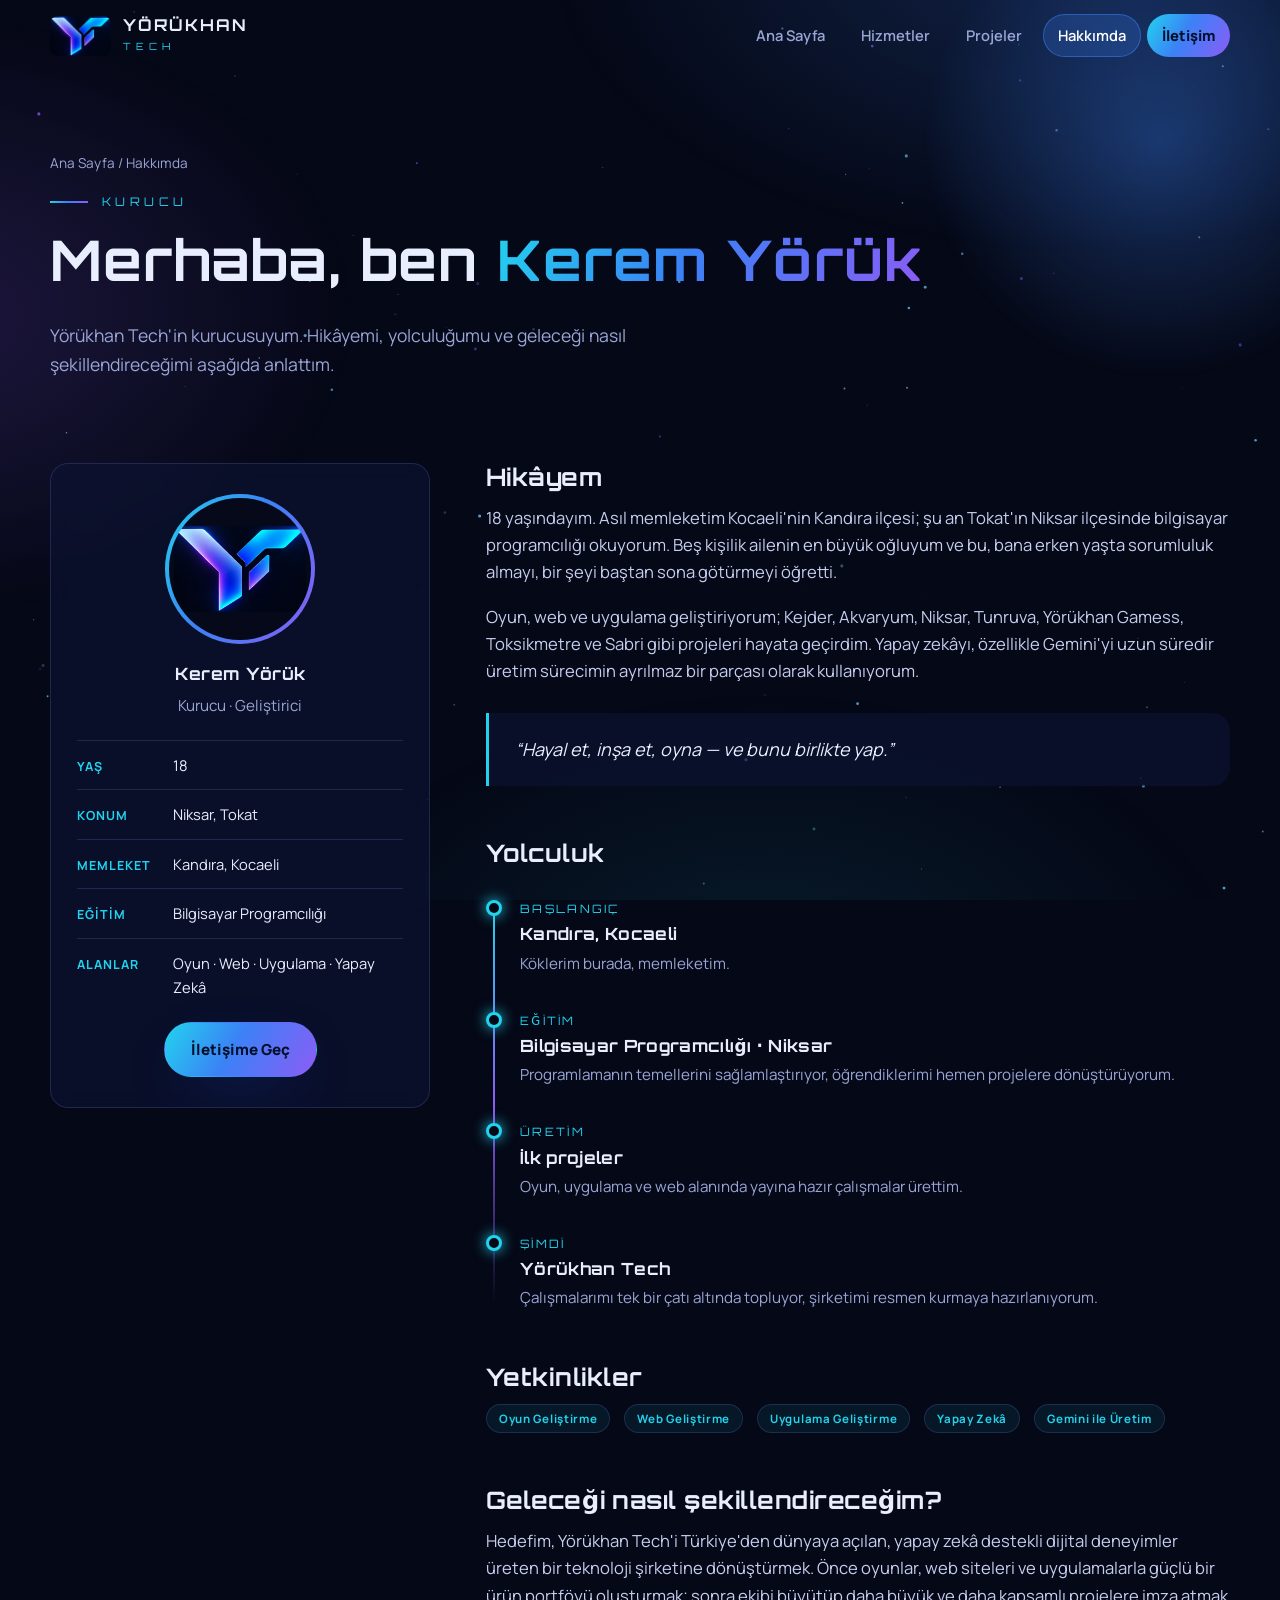
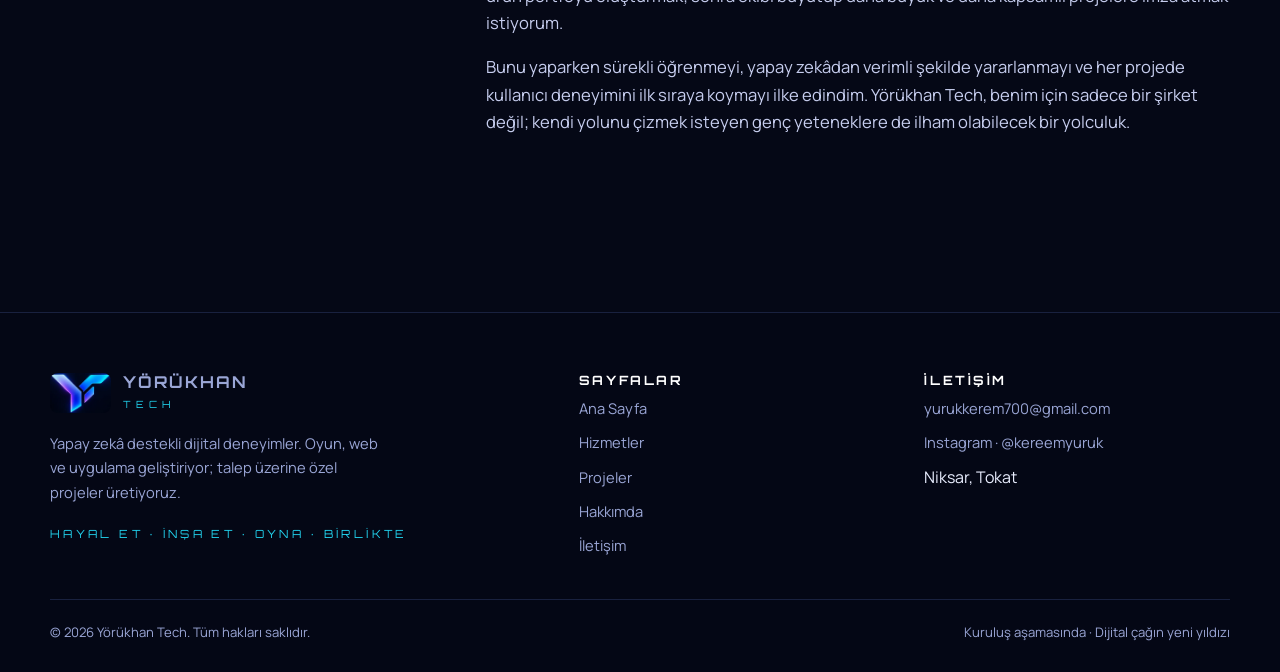
==== hakkimda.html @ 2f7917d2 "Yörükhan Tech çok sayfalı web sitesi ve Gemini istemi Co-Authored-By: Claude Sonnet 5.5 <noreply@ant" ====
<!doctype html>
<html lang="tr">
<head>
<meta charset="utf-8">
<meta name="viewport" content="width=device-width, initial-scale=1">
<title>Hakkımda — Kerem Yörük | Yörükhan Tech</title>
<meta name="description" content="Yörükhan Tech kurucusu Kerem Yörük: 18 yaşında, Niksar'da bilgisayar programcılığı öğrencisi, oyun-web-uygulama geliştiricisi.">
<meta name="theme-color" content="#050816">
<meta property="og:title" content="Hakkımda — Kerem Yörük | Yörükhan Tech">
<meta property="og:description" content="Yörükhan Tech kurucusu Kerem Yörük: 18 yaşında, Niksar'da bilgisayar programcılığı öğrencisi, oyun-web-uygulama geliştiricisi.">
<meta property="og:image" content="assets/kapak.webp">
<link rel="icon" type="image/png" href="assets/favicon.png">
<link rel="preconnect" href="https://fonts.googleapis.com">
<link rel="preconnect" href="https://fonts.gstatic.com" crossorigin>
<link href="https://fonts.googleapis.com/css2?family=Manrope:wght@400;500;700;800&family=Orbitron:wght@500;700;800&display=swap" rel="stylesheet">
<link rel="stylesheet" href="css/style.css">
</head>
<body data-page="about">

<main>
<section class="page-hero"><div class="container">
  <div class="crumbs"><a href="index.html">Ana Sayfa</a> / Hakkımda</div>
  <div class="eyebrow">Kurucu</div>
  <h1>Merhaba, ben <span class="grad-text">Kerem Yörük</span></h1>
  <p>Yörükhan Tech'in kurucusuyum. Hikâyemi, yolculuğumu ve geleceği nasıl şekillendireceğimi aşağıda anlattım.</p>
</div></section>

<section class="section" style="padding-top:10px"><div class="container about-grid">
  <aside class="card profile-card reveal">
    <div class="avatar"><div role="img" aria-label="Yörükhan Tech logosu"></div></div>
    <h3>Kerem Yörük</h3><p>Kurucu · Geliştirici</p>
    <div class="facts">
      <div class="fact"><b>Yaş</b><span>18</span></div>
      <div class="fact"><b>Konum</b><span>Niksar, Tokat</span></div>
      <div class="fact"><b>Memleket</b><span>Kandıra, Kocaeli</span></div>
      <div class="fact"><b>Eğitim</b><span>Bilgisayar Programcılığı</span></div>
      <div class="fact"><b>Alanlar</b><span>Oyun · Web · Uygulama · Yapay Zekâ</span></div>
    </div>
    <p style="margin-top:22px"><a class="btn btn-primary" href="iletisim.html">İletişime Geç</a></p>
  </aside>

  <div class="prose reveal">
    <h2>Hikâyem</h2>
    <p>18 yaşındayım. Asıl memleketim Kocaeli'nin Kandıra ilçesi; şu an Tokat'ın Niksar ilçesinde bilgisayar programcılığı okuyorum. Beş kişilik ailenin en büyük oğluyum ve bu, bana erken yaşta sorumluluk almayı, bir şeyi baştan sona götürmeyi öğretti.</p>
    <p>Oyun, web ve uygulama geliştiriyorum; Kejder, Akvaryum, Niksar, Tunruva, Yörükhan Gamess, Toksikmetre ve Sabri gibi projeleri hayata geçirdim. Yapay zekâyı, özellikle Gemini'yi uzun süredir üretim sürecimin ayrılmaz bir parçası olarak kullanıyorum.</p>
    <div class="quote">“Hayal et, inşa et, oyna — ve bunu birlikte yap.”</div>

    <h2>Yolculuk</h2>
    <div class="timeline">
      <div class="tl-item"><small>BAŞLANGIÇ</small><h3>Kandıra, Kocaeli</h3><p>Köklerim burada, memleketim.</p></div>
      <div class="tl-item"><small>EĞİTİM</small><h3>Bilgisayar Programcılığı · Niksar</h3><p>Programlamanın temellerini sağlamlaştırıyor, öğrendiklerimi hemen projelere dönüştürüyorum.</p></div>
      <div class="tl-item"><small>ÜRETİM</small><h3>İlk projeler</h3><p>Oyun, uygulama ve web alanında yayına hazır çalışmalar ürettim.</p></div>
      <div class="tl-item"><small>ŞİMDİ</small><h3>Yörükhan Tech</h3><p>Çalışmalarımı tek bir çatı altında topluyor, şirketimi resmen kurmaya hazırlanıyorum.</p></div>
    </div>

    <h2>Yetkinlikler</h2>
    <p style="display:flex;flex-wrap:wrap;gap:8px"><span class="tag">Oyun Geliştirme</span><span class="tag">Web Geliştirme</span><span class="tag">Uygulama Geliştirme</span><span class="tag">Yapay Zekâ</span><span class="tag">Gemini ile Üretim</span></p>

    <h2>Geleceği nasıl şekillendireceğim?</h2>
    <p>Hedefim, Yörükhan Tech'i Türkiye'den dünyaya açılan, yapay zekâ destekli dijital deneyimler üreten bir teknoloji şirketine dönüştürmek. Önce oyunlar, web siteleri ve uygulamalarla güçlü bir ürün portföyü oluşturmak; sonra ekibi büyütüp daha büyük ve daha kapsamlı projelere imza atmak istiyorum.</p>
    <p>Bunu yaparken sürekli öğrenmeyi, yapay zekâdan verimli şekilde yararlanmayı ve her projede kullanıcı deneyimini ilk sıraya koymayı ilke edindim. Yörükhan Tech, benim için sadece bir şirket değil; kendi yolunu çizmek isteyen genç yeteneklere de ilham olabilecek bir yolculuk.</p>
  </div>
</div></section>
</main>
<script src="js/data.js"></script>
<script src="js/main.js"></script>
</body>
</html>
---- css/style.css ----
/* ==========================================================
   YÖRÜKHAN TECH — Ortak stiller
   Renkler logodan alındı: elektrik mavisi, camgöbeği, mor
   ========================================================== */
:root {
  --bg: #050816;
  --bg-2: #0a1030;
  --panel: rgba(14, 20, 52, 0.62);
  --panel-solid: #0c1233;
  --line: rgba(120, 150, 255, 0.18);
  --text: #e9eeff;
  --muted: #9aa6d6;
  --blue: #3b82f6;
  --cyan: #22d3ee;
  --violet: #8b5cf6;
  --pink: #c084fc;
  --grad: linear-gradient(120deg, var(--cyan), var(--blue) 45%, var(--violet));
  --radius: 18px;
  --shadow: 0 20px 60px -20px rgba(34, 80, 255, 0.45);
  --font-head: "Orbitron", "Exo 2", system-ui, sans-serif;
  --font-body: "Manrope", system-ui, -apple-system, "Segoe UI", sans-serif;
  --nav-h: 72px;
}

*, *::before, *::after { box-sizing: border-box; }
html { scroll-behavior: smooth; }
body {
  margin: 0;
  background: var(--bg);
  color: var(--text);
  font-family: var(--font-body);
  line-height: 1.65;
  -webkit-font-smoothing: antialiased;
  overflow-x: hidden;
}
img { max-width: 100%; display: block; }
a { color: inherit; text-decoration: none; }
h1, h2, h3, h4 { font-family: var(--font-head); line-height: 1.2; margin: 0 0 .5em; letter-spacing: .02em; }
p { margin: 0 0 1em; }
.sr-only { position: absolute; width: 1px; height: 1px; overflow: hidden; clip: rect(0 0 0 0); white-space: nowrap; }
.container { width: min(1180px, 100% - 40px); margin-inline: auto; }
.grad-text { background: var(--grad); -webkit-background-clip: text; background-clip: text; color: transparent; }
:focus-visible { outline: 2px solid var(--cyan); outline-offset: 3px; border-radius: 6px; }

/* ---------- Arka plan katmanları (tüm sayfalarda) ---------- */
#stars { position: fixed; inset: 0; z-index: -3; pointer-events: none; }
.bg-glow { position: fixed; inset: 0; z-index: -2; pointer-events: none;
  background:
    radial-gradient(900px 500px at 85% -5%, rgba(59,130,246,.22), transparent 60%),
    radial-gradient(700px 500px at -5% 35%, rgba(139,92,246,.18), transparent 60%),
    radial-gradient(800px 500px at 60% 110%, rgba(34,211,238,.10), transparent 60%);
}

/* ---------- Navbar ---------- */
.nav { position: fixed; inset: 0 0 auto 0; z-index: 50; height: var(--nav-h);
  display: flex; align-items: center; transition: background .3s, border-color .3s, backdrop-filter .3s;
  border-bottom: 1px solid transparent; }
.nav.scrolled { background: rgba(5, 8, 22, .78); backdrop-filter: blur(14px); border-color: var(--line); }
.nav .container { display: flex; align-items: center; justify-content: space-between; gap: 20px; }
.brand { display: flex; align-items: center; gap: 12px; }
.brand img { height: 40px; width: auto; border-radius: 8px; }
.brand b { font-family: var(--font-head); font-size: 1.02rem; letter-spacing: .12em; display: block; line-height: 1; }
.brand small { font-family: var(--font-head); font-size: .62rem; letter-spacing: .5em; color: var(--cyan); display: block; margin-top: 5px; }
.nav-links { display: flex; align-items: center; gap: 6px; list-style: none; margin: 0; padding: 0; }
.nav-links a { display: block; padding: 9px 15px; border-radius: 999px; font-size: .92rem; font-weight: 600; color: var(--muted); transition: .2s; }
.nav-links a:hover { color: #fff; background: rgba(120,150,255,.12); }
.nav-links a.active { color: #fff; background: rgba(59,130,246,.22); box-shadow: inset 0 0 0 1px rgba(59,130,246,.5); }
.nav-links a.cta { background: var(--grad); color: #04102b; font-weight: 800; }
.nav-toggle { display: none; background: none; border: 1px solid var(--line); color: #fff; width: 44px; height: 44px; border-radius: 12px; cursor: pointer; }
.nav-toggle span, .nav-toggle span::before, .nav-toggle span::after { display: block; width: 20px; height: 2px; background: #fff; margin: auto; position: relative; transition: .25s; }
.nav-toggle span::before, .nav-toggle span::after { content: ""; position: absolute; left: 0; }
.nav-toggle span::before { top: -6px; } .nav-toggle span::after { top: 6px; }
.nav-toggle[aria-expanded="true"] span { background: transparent; }
.nav-toggle[aria-expanded="true"] span::before { top: 0; transform: rotate(45deg); }
.nav-toggle[aria-expanded="true"] span::after { top: 0; transform: rotate(-45deg); }

/* ---------- Butonlar ---------- */
.btn { display: inline-flex; align-items: center; gap: 10px; padding: 14px 26px; border-radius: 999px; font-weight: 800; font-size: .95rem;
  border: 1px solid transparent; cursor: pointer; transition: transform .2s, box-shadow .2s, background .2s; font-family: var(--font-body); }
.btn-primary { background: var(--grad); color: #04102b; box-shadow: var(--shadow); }
.btn-primary:hover { transform: translateY(-3px); box-shadow: 0 24px 60px -15px rgba(34,211,238,.55); }
.btn-ghost { background: rgba(10,16,48,.55); border-color: var(--line); color: #fff; backdrop-filter: blur(8px); }
.btn-ghost:hover { border-color: var(--cyan); transform: translateY(-3px); }
.btn[disabled], .btn.disabled { opacity: .5; pointer-events: none; }

/* ---------- Bölüm başlıkları ---------- */
section { position: relative; }
.section { padding: 100px 0; }
.eyebrow { font-family: var(--font-head); font-size: .74rem; letter-spacing: .38em; color: var(--cyan); text-transform: uppercase; display: flex; align-items: center; gap: 14px; margin-bottom: 14px; }
.eyebrow::before { content: ""; width: 38px; height: 2px; background: var(--grad); }
.section-title { font-size: clamp(1.7rem, 3.4vw, 2.6rem); }
.section-lead { color: var(--muted); max-width: 640px; font-size: 1.05rem; }
.section-head { margin-bottom: 52px; }
.center { text-align: center; } .center .eyebrow { justify-content: center; } .center .eyebrow::before { display: none; } .center .section-lead { margin-inline: auto; }

/* ---------- Kapak (hero) ---------- */
.hero { position: relative; min-height: 100svh; display: grid; align-items: end; overflow: hidden; isolation: isolate; }
.hero-layer { position: absolute; inset: -3%; background: center / cover no-repeat url("../assets/kapak.webp"); z-index: -2; will-change: transform; transform: scale(1.04); }
.hero::after { content: ""; position: absolute; inset: 0; z-index: -1;
  background: linear-gradient(180deg, rgba(5,8,22,.55) 0%, transparent 22%, transparent 70%, var(--bg) 100%); }
.hero-orb { position: absolute; border-radius: 50%; filter: blur(70px); opacity: .55; z-index: -1; animation: float 9s ease-in-out infinite; }
.hero-orb.o1 { width: 340px; height: 340px; background: var(--blue); left: -80px; top: 18%; }
.hero-orb.o2 { width: 300px; height: 300px; background: var(--violet); right: -60px; top: 30%; animation-delay: -4s; }
@keyframes float { 50% { transform: translateY(-34px) translateX(14px); } }
.hero-body { padding: 0 0 56px; display: flex; flex-direction: column; align-items: center; gap: 22px; text-align: center; }
.hero-actions { display: flex; flex-wrap: wrap; gap: 14px; justify-content: center; }
.hero-badge { font-family: var(--font-head); font-size: .7rem; letter-spacing: .3em; padding: 8px 18px; border-radius: 999px; border: 1px solid var(--line); background: rgba(10,16,48,.6); backdrop-filter: blur(8px); color: var(--cyan); }
.scroll-hint { width: 26px; height: 42px; border: 2px solid rgba(255,255,255,.5); border-radius: 14px; position: relative; }
.scroll-hint::after { content: ""; position: absolute; left: 50%; top: 8px; width: 4px; height: 8px; margin-left: -2px; border-radius: 4px; background: var(--cyan); animation: scroll 1.6s infinite; }
@keyframes scroll { 0% { opacity: 1; transform: translateY(0); } 100% { opacity: 0; transform: translateY(16px); } }

/* ---------- Sayfa başlığı (iç sayfalar) ---------- */
.page-hero { padding: calc(var(--nav-h) + 80px) 0 56px; position: relative; overflow: hidden; }
.page-hero h1 { font-size: clamp(2rem, 5vw, 3.5rem); }
.page-hero p { color: var(--muted); max-width: 660px; font-size: 1.1rem; }
.page-hero::before { content: ""; position: absolute; width: 520px; height: 520px; right: -140px; top: -120px; border-radius: 50%;
  background: radial-gradient(circle, rgba(59,130,246,.35), transparent 65%); z-index: -1; }
.crumbs { font-size: .85rem; color: var(--muted); margin-bottom: 18px; }
.crumbs a:hover { color: var(--cyan); }

/* ---------- Kartlar ---------- */
.grid { display: grid; gap: 22px; }
.grid-4 { grid-template-columns: repeat(4, 1fr); }
.grid-3 { grid-template-columns: repeat(3, 1fr); }
.grid-2 { grid-template-columns: repeat(2, 1fr); }
.card { position: relative; background: var(--panel); border: 1px solid var(--line); border-radius: var(--radius); padding: 30px 26px; backdrop-filter: blur(10px);
  transition: transform .3s, border-color .3s, box-shadow .3s; overflow: hidden; }
.card::before { content: ""; position: absolute; inset: 0; background: radial-gradient(420px circle at var(--mx, 50%) var(--my, 0%), rgba(59,130,246,.22), transparent 55%); opacity: 0; transition: opacity .3s; pointer-events: none; }
.card:hover { transform: translateY(-6px); border-color: rgba(59,130,246,.6); box-shadow: var(--shadow); }
.card:hover::before { opacity: 1; }
.icon { width: 58px; height: 58px; border-radius: 16px; display: grid; place-items: center; margin-bottom: 20px;
  background: linear-gradient(140deg, rgba(34,211,238,.18), rgba(139,92,246,.22)); border: 1px solid var(--line); }
.icon svg { width: 28px; height: 28px; stroke: var(--cyan); fill: none; stroke-width: 1.7; stroke-linecap: round; stroke-linejoin: round; }
.card h3 { font-size: 1.06rem; }
.card p { color: var(--muted); font-size: .95rem; margin: 0; }
.card ul { margin: 14px 0 0; padding: 0; list-style: none; color: var(--muted); font-size: .9rem; }
.card ul li { padding-left: 22px; position: relative; margin-bottom: 6px; }
.card ul li::before { content: ""; position: absolute; left: 0; top: .62em; width: 10px; height: 2px; background: var(--grad); }
.tag { display: inline-block; padding: 4px 12px; border-radius: 999px; font-size: .72rem; font-weight: 700; letter-spacing: .06em; border: 1px solid var(--line); color: var(--cyan); background: rgba(34,211,238,.08); margin-right: 6px; }

/* ---------- İstatistik ---------- */
.stats { display: grid; grid-template-columns: repeat(4, 1fr); gap: 1px; background: var(--line); border: 1px solid var(--line); border-radius: var(--radius); overflow: hidden; }
.stat { background: var(--panel-solid); padding: 30px 20px; text-align: center; }
.stat b { display: block; font-family: var(--font-head); font-size: 2.1rem; }
.stat span { color: var(--muted); font-size: .88rem; }

/* ---------- Süreç ---------- */
.steps { counter-reset: s; display: grid; grid-template-columns: repeat(4, 1fr); gap: 22px; position: relative; }
.step { position: relative; padding: 28px 24px; border-radius: var(--radius); border: 1px solid var(--line); background: var(--panel); counter-increment: s; }
.step::before { content: "0" counter(s); font-family: var(--font-head); font-size: 2.2rem; font-weight: 800; background: var(--grad); -webkit-background-clip: text; background-clip: text; color: transparent; display: block; margin-bottom: 8px; }
.step h3 { font-size: 1rem; } .step p { color: var(--muted); font-size: .92rem; margin: 0; }

/* ---------- Projeler ---------- */
.toolbar { display: flex; flex-wrap: wrap; gap: 14px; margin-bottom: 30px; align-items: center; justify-content: space-between; }
.search { flex: 1 1 260px; max-width: 380px; padding: 13px 20px; border-radius: 999px; border: 1px solid var(--line); background: var(--panel); color: #fff; font: inherit; }
.search::placeholder { color: var(--muted); }
.project { padding: 0; display: flex; flex-direction: column; }
.project-cover { height: 170px; position: relative; display: grid; place-items: center; overflow: hidden; border-bottom: 1px solid var(--line);
  background: linear-gradient(135deg, hsl(var(--h) 80% 28%), hsl(calc(var(--h) + 50) 80% 14%)); }
.project-cover::before { content: ""; position: absolute; inset: 0; background-image: linear-gradient(rgba(255,255,255,.06) 1px, transparent 1px), linear-gradient(90deg, rgba(255,255,255,.06) 1px, transparent 1px); background-size: 28px 28px; mask-image: radial-gradient(circle at 50% 50%, #000 20%, transparent 75%); }
.project-cover span { position: relative; font-family: var(--font-head); font-size: 3.4rem; font-weight: 800; color: rgba(255,255,255,.92); text-shadow: 0 0 30px hsl(var(--h) 100% 65%); }
.project-cover img { position: absolute; inset: 0; width: 100%; height: 100%; object-fit: cover; }
.project-body { padding: 24px 26px 28px; display: flex; flex-direction: column; flex: 1; }
.project-body h3 { font-size: 1.15rem; }
.project-body p { flex: 1; }
.project-body .btn { margin-top: 18px; padding: 11px 20px; font-size: .86rem; align-self: flex-start; }
.empty { text-align: center; color: var(--muted); padding: 40px 0; display: none; }

/* ---------- Hakkımda ---------- */
.about-grid { display: grid; grid-template-columns: 380px 1fr; gap: 56px; align-items: start; }
.profile-card { position: sticky; top: calc(var(--nav-h) + 24px); text-align: center; }
.avatar { width: 150px; height: 150px; margin: 0 auto 20px; border-radius: 50%; padding: 4px; background: var(--grad); }
.avatar div { width: 100%; height: 100%; border-radius: 50%; background: var(--bg-2) url("../assets/favicon.png") center / cover; }
.facts { text-align: left; margin-top: 22px; display: grid; gap: 12px; }
.fact { display: flex; gap: 12px; align-items: baseline; font-size: .92rem; padding-top: 12px; border-top: 1px solid var(--line); }
.fact b { min-width: 84px; color: var(--cyan); font-size: .78rem; letter-spacing: .08em; text-transform: uppercase; }
.prose h2 { font-size: 1.5rem; margin-top: 2.2em; } .prose h2:first-child { margin-top: 0; }
.prose p { color: #c6cdee; font-size: 1.04rem; }
.quote { margin: 28px 0; padding: 22px 26px; border-left: 3px solid var(--cyan); background: var(--panel); border-radius: 0 var(--radius) var(--radius) 0; font-size: 1.12rem; font-style: italic; }
.timeline { position: relative; margin: 26px 0 0; padding-left: 34px; }
.timeline::before { content: ""; position: absolute; left: 7px; top: 6px; bottom: 6px; width: 2px; background: linear-gradient(var(--cyan), var(--violet), transparent); }
.tl-item { position: relative; margin-bottom: 30px; }
.tl-item::before { content: ""; position: absolute; left: -34px; top: 6px; width: 16px; height: 16px; border-radius: 50%; background: var(--bg); border: 3px solid var(--cyan); box-shadow: 0 0 14px var(--cyan); }
.tl-item small { color: var(--cyan); font-family: var(--font-head); font-size: .72rem; letter-spacing: .2em; }
.tl-item h3 { font-size: 1.05rem; margin: 4px 0 6px; } .tl-item p { color: var(--muted); font-size: .95rem; margin: 0; }
.skills { display: grid; gap: 16px; margin-top: 20px; }
.skill-row { display: flex; justify-content: space-between; font-size: .9rem; margin-bottom: 6px; }
.bar { height: 8px; border-radius: 8px; background: rgba(255,255,255,.08); overflow: hidden; }
.bar i { display: block; height: 100%; width: 0; border-radius: 8px; background: var(--grad); transition: width 1.4s cubic-bezier(.2,.8,.2,1); }

/* ---------- İletişim ---------- */
.contact-grid { display: grid; grid-template-columns: 1fr 1.25fr; gap: 28px; }
.contact-item { display: flex; gap: 18px; align-items: center; padding: 20px 22px; margin-bottom: 16px; }
.contact-item .icon { margin: 0; flex: none; }
.contact-item b { display: block; font-size: .78rem; letter-spacing: .1em; text-transform: uppercase; color: var(--muted); }
.contact-item span { font-weight: 700; word-break: break-all; }
form { display: grid; gap: 16px; }
label { font-size: .85rem; font-weight: 700; color: var(--muted); display: grid; gap: 8px; }
input, select, textarea { font: inherit; color: #fff; background: rgba(5,8,22,.6); border: 1px solid var(--line); border-radius: 12px; padding: 13px 16px; width: 100%; }
select option { background: var(--bg-2); }
textarea { min-height: 150px; resize: vertical; }
input:focus, select:focus, textarea:focus { outline: none; border-color: var(--cyan); box-shadow: 0 0 0 3px rgba(34,211,238,.15); }
.form-row { display: grid; grid-template-columns: 1fr 1fr; gap: 16px; }
.note { font-size: .82rem; color: var(--muted); }

/* ---------- CTA bandı ---------- */
.cta-band { text-align: center; padding: 70px 30px; border-radius: 28px; border: 1px solid var(--line); position: relative; overflow: hidden;
  background: linear-gradient(135deg, rgba(59,130,246,.22), rgba(139,92,246,.22)); }
.cta-band::before { content: ""; position: absolute; inset: 0; background: radial-gradient(600px 240px at 50% 0%, rgba(34,211,238,.25), transparent 70%); }
.cta-band > * { position: relative; }
.cta-band h2 { font-size: clamp(1.5rem, 3vw, 2.2rem); }
.cta-band p { color: #c6cdee; max-width: 560px; margin: 0 auto 26px; }

/* ---------- Footer ---------- */
.footer { border-top: 1px solid var(--line); background: rgba(5,8,22,.85); padding: 60px 0 28px; margin-top: 60px; }
.footer-grid { display: grid; grid-template-columns: 1.6fr 1fr 1fr; gap: 40px; margin-bottom: 40px; }
.footer p, .footer a { color: var(--muted); font-size: .92rem; }
.footer a:hover { color: var(--cyan); }
.footer h4 { font-size: .8rem; letter-spacing: .2em; color: #fff; }
.footer ul { list-style: none; margin: 0; padding: 0; display: grid; gap: 8px; }
.footer-bottom { border-top: 1px solid var(--line); padding-top: 22px; display: flex; flex-wrap: wrap; justify-content: space-between; gap: 10px; font-size: .82rem; color: var(--muted); }
.motto { font-family: var(--font-head); letter-spacing: .3em; font-size: .7rem; color: var(--cyan); }

/* ---------- Kaydırınca beliren animasyon ---------- */
.reveal { opacity: 0; transform: translateY(28px); transition: opacity .8s, transform .8s cubic-bezier(.2,.8,.2,1); }
.reveal.in { opacity: 1; transform: none; }
.d1 { transition-delay: .08s; } .d2 { transition-delay: .16s; } .d3 { transition-delay: .24s; }

/* ---------- Mobil ---------- */
@media (max-width: 1000px) {
  .grid-4, .steps { grid-template-columns: repeat(2, 1fr); }
  .grid-3 { grid-template-columns: repeat(2, 1fr); }
  .about-grid, .contact-grid { grid-template-columns: 1fr; }
  .profile-card { position: static; }
  .footer-grid { grid-template-columns: 1fr 1fr; }
}
@media (max-width: 820px) {
  .nav-toggle { display: block; }
  .nav-links { position: fixed; inset: var(--nav-h) 0 auto 0; flex-direction: column; align-items: stretch; padding: 16px 20px 26px;
    background: rgba(5,8,22,.96); backdrop-filter: blur(16px); border-bottom: 1px solid var(--line);
    transform: translateY(-120%); opacity: 0; transition: .3s; pointer-events: none; }
  .nav-links.open { transform: none; opacity: 1; pointer-events: auto; }
  .nav-links a { padding: 14px 18px; font-size: 1rem; }
}
@media (max-width: 760px) {
  /* Kapak görseli telefonda kesilmesin: görsel üstte tam görünür, içerik altta */
  .hero { display: block; min-height: 0; padding-top: var(--nav-h); }
  .hero-layer { position: relative; inset: auto; aspect-ratio: 16 / 9; transform: none !important; background-size: contain; margin-top: 10px; }
  .hero::after { display: none; }
  .hero-body { padding: 20px 0 40px; }
  .section { padding: 70px 0; }
  .grid-4, .grid-3, .grid-2, .steps, .footer-grid, .form-row { grid-template-columns: 1fr; }
  .stats { grid-template-columns: repeat(2, 1fr); }
}
@media (prefers-reduced-motion: reduce) {
  *, *::before, *::after { animation: none !important; transition: none !important; }
  .reveal { opacity: 1; transform: none; }
  html { scroll-behavior: auto; }
}
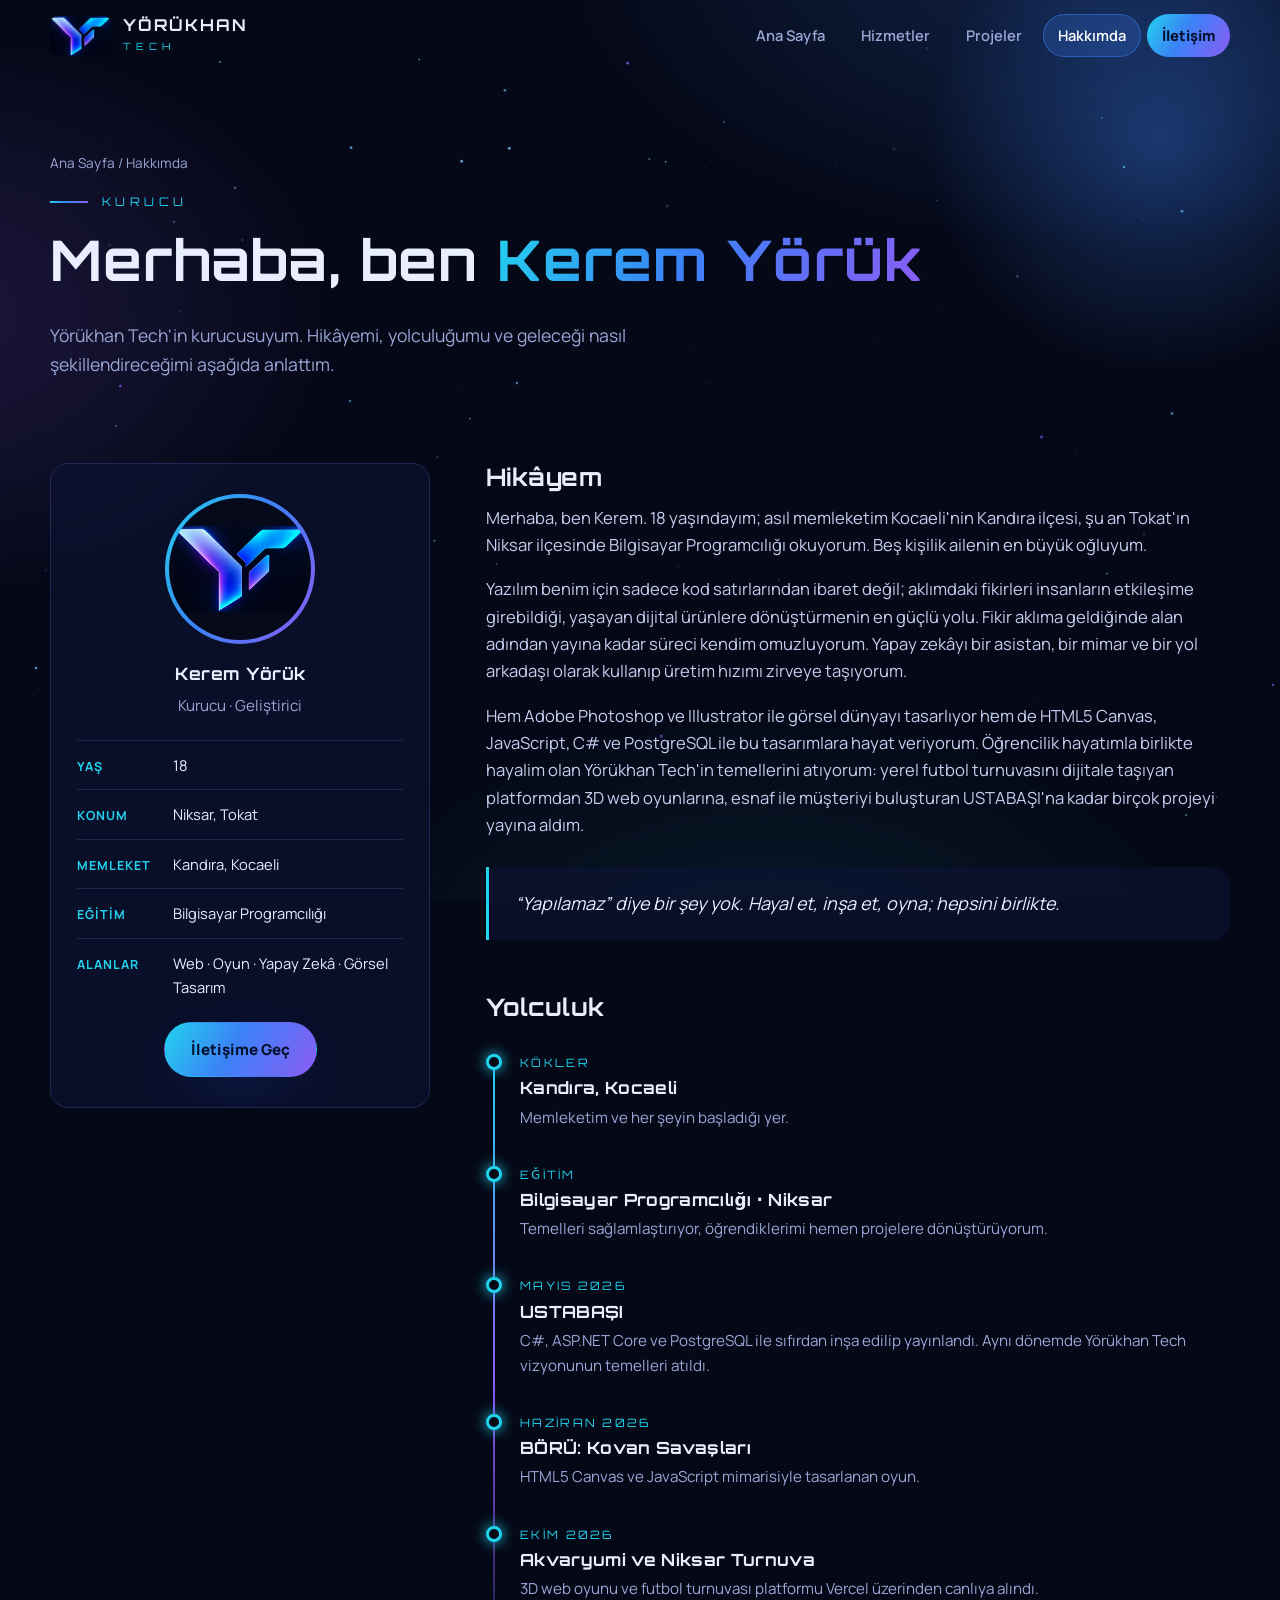
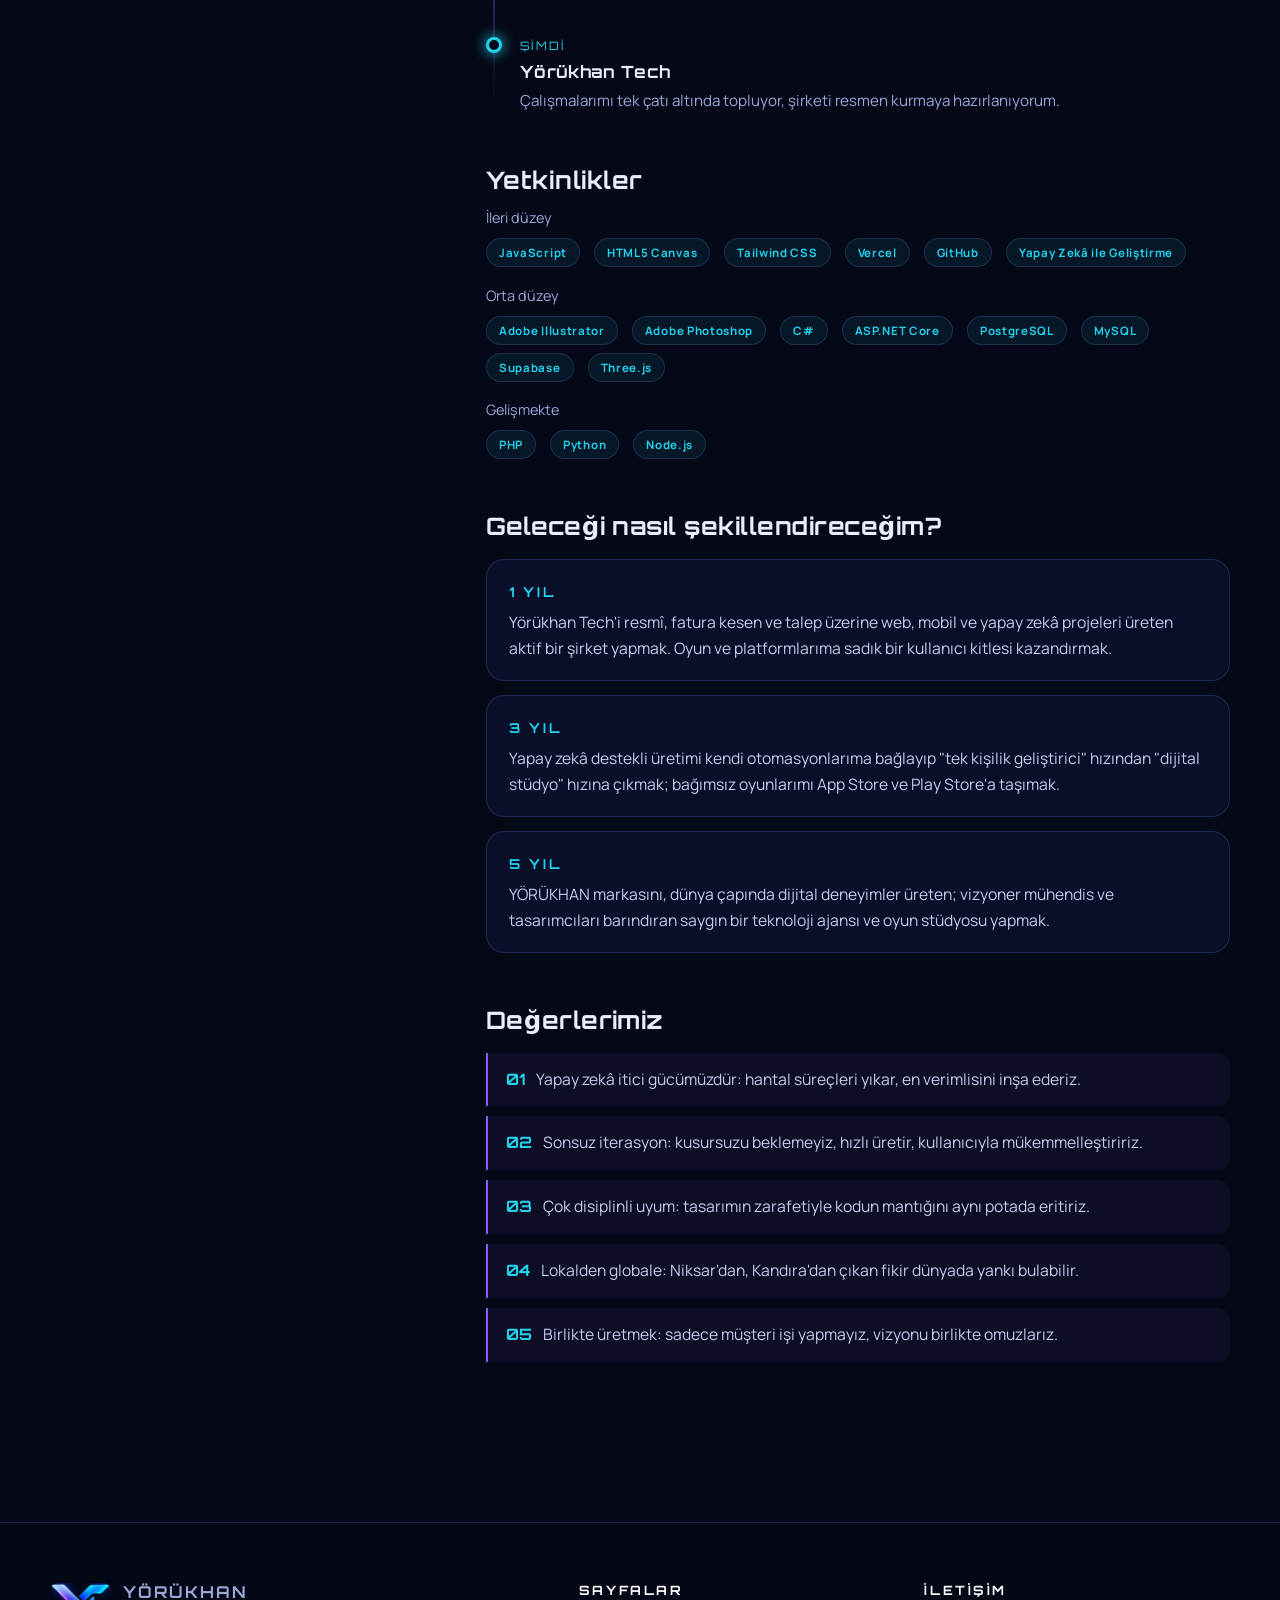
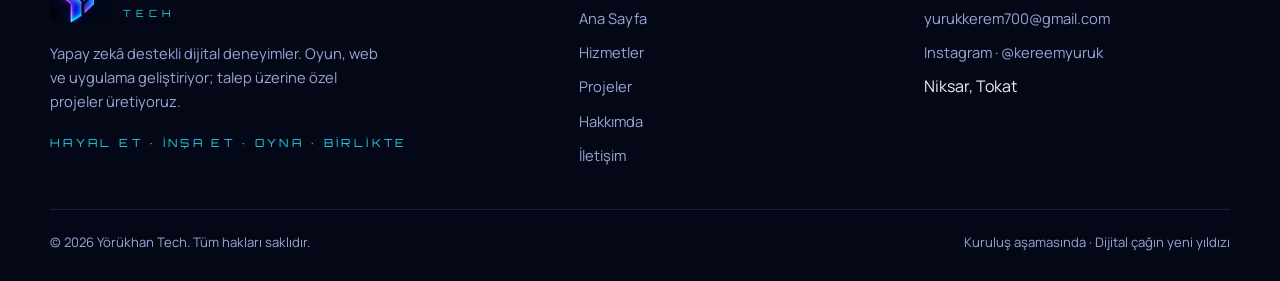
==== commit 0e934892: "Gerçek proje bağlantıları, Gemini içeriği, SSS ve teknoloji bandı Co-Authored-By: Claude Sonnet 5.5 " ====
--- a/hakkimda.html
+++ b/hakkimda.html
@@ -34,33 +34,52 @@
       <div class="fact"><b>Konum</b><span>Niksar, Tokat</span></div>
       <div class="fact"><b>Memleket</b><span>Kandıra, Kocaeli</span></div>
       <div class="fact"><b>Eğitim</b><span>Bilgisayar Programcılığı</span></div>
-      <div class="fact"><b>Alanlar</b><span>Oyun · Web · Uygulama · Yapay Zekâ</span></div>
+      <div class="fact"><b>Alanlar</b><span>Web · Oyun · Yapay Zekâ · Görsel Tasarım</span></div>
     </div>
     <p style="margin-top:22px"><a class="btn btn-primary" href="iletisim.html">İletişime Geç</a></p>
   </aside>
 
   <div class="prose reveal">
     <h2>Hikâyem</h2>
-    <p>18 yaşındayım. Asıl memleketim Kocaeli'nin Kandıra ilçesi; şu an Tokat'ın Niksar ilçesinde bilgisayar programcılığı okuyorum. Beş kişilik ailenin en büyük oğluyum ve bu, bana erken yaşta sorumluluk almayı, bir şeyi baştan sona götürmeyi öğretti.</p>
-    <p>Oyun, web ve uygulama geliştiriyorum; Kejder, Akvaryum, Niksar, Tunruva, Yörükhan Gamess, Toksikmetre ve Sabri gibi projeleri hayata geçirdim. Yapay zekâyı, özellikle Gemini'yi uzun süredir üretim sürecimin ayrılmaz bir parçası olarak kullanıyorum.</p>
-    <div class="quote">“Hayal et, inşa et, oyna — ve bunu birlikte yap.”</div>
+    <p>Merhaba, ben Kerem. 18 yaşındayım; asıl memleketim Kocaeli'nin Kandıra ilçesi, şu an Tokat'ın Niksar ilçesinde Bilgisayar Programcılığı okuyorum. Beş kişilik ailenin en büyük oğluyum.</p>
+    <p>Yazılım benim için sadece kod satırlarından ibaret değil; aklımdaki fikirleri insanların etkileşime girebildiği, yaşayan dijital ürünlere dönüştürmenin en güçlü yolu. Fikir aklıma geldiğinde alan adından yayına kadar süreci kendim omuzluyorum. Yapay zekâyı bir asistan, bir mimar ve bir yol arkadaşı olarak kullanıp üretim hızımı zirveye taşıyorum.</p>
+    <p>Hem Adobe Photoshop ve Illustrator ile görsel dünyayı tasarlıyor hem de HTML5 Canvas, JavaScript, C# ve PostgreSQL ile bu tasarımlara hayat veriyorum. Öğrencilik hayatımla birlikte hayalim olan Yörükhan Tech'in temellerini atıyorum: yerel futbol turnuvasını dijitale taşıyan platformdan 3D web oyunlarına, esnaf ile müşteriyi buluşturan USTABAŞI'na kadar birçok projeyi yayına aldım.</p>
+    <div class="quote">“Yapılamaz” diye bir şey yok. Hayal et, inşa et, oyna; hepsini birlikte.</div>
 
     <h2>Yolculuk</h2>
     <div class="timeline">
-      <div class="tl-item"><small>BAŞLANGIÇ</small><h3>Kandıra, Kocaeli</h3><p>Köklerim burada, memleketim.</p></div>
-      <div class="tl-item"><small>EĞİTİM</small><h3>Bilgisayar Programcılığı · Niksar</h3><p>Programlamanın temellerini sağlamlaştırıyor, öğrendiklerimi hemen projelere dönüştürüyorum.</p></div>
-      <div class="tl-item"><small>ÜRETİM</small><h3>İlk projeler</h3><p>Oyun, uygulama ve web alanında yayına hazır çalışmalar ürettim.</p></div>
-      <div class="tl-item"><small>ŞİMDİ</small><h3>Yörükhan Tech</h3><p>Çalışmalarımı tek bir çatı altında topluyor, şirketimi resmen kurmaya hazırlanıyorum.</p></div>
+      <div class="tl-item"><small>KÖKLER</small><h3>Kandıra, Kocaeli</h3><p>Memleketim ve her şeyin başladığı yer.</p></div>
+      <div class="tl-item"><small>EĞİTİM</small><h3>Bilgisayar Programcılığı · Niksar</h3><p>Temelleri sağlamlaştırıyor, öğrendiklerimi hemen projelere dönüştürüyorum.</p></div>
+      <div class="tl-item"><small>MAYIS 2026</small><h3>USTABAŞI</h3><p>C#, ASP.NET Core ve PostgreSQL ile sıfırdan inşa edilip yayınlandı. Aynı dönemde Yörükhan Tech vizyonunun temelleri atıldı.</p></div>
+      <div class="tl-item"><small>HAZİRAN 2026</small><h3>BÖRÜ: Kovan Savaşları</h3><p>HTML5 Canvas ve JavaScript mimarisiyle tasarlanan oyun.</p></div>
+      <div class="tl-item"><small>EKİM 2026</small><h3>Akvaryumi ve Niksar Turnuva</h3><p>3D web oyunu ve futbol turnuvası platformu Vercel üzerinden canlıya alındı.</p></div>
+      <div class="tl-item"><small>ŞİMDİ</small><h3>Yörükhan Tech</h3><p>Çalışmalarımı tek çatı altında topluyor, şirketi resmen kurmaya hazırlanıyorum.</p></div>
     </div>
 
     <h2>Yetkinlikler</h2>
-    <p style="display:flex;flex-wrap:wrap;gap:8px"><span class="tag">Oyun Geliştirme</span><span class="tag">Web Geliştirme</span><span class="tag">Uygulama Geliştirme</span><span class="tag">Yapay Zekâ</span><span class="tag">Gemini ile Üretim</span></p>
+    <p style="margin-bottom:8px;color:var(--muted);font-size:.9rem">İleri düzey</p>
+    <p style="display:flex;flex-wrap:wrap;gap:8px"><span class="tag">JavaScript</span><span class="tag">HTML5 Canvas</span><span class="tag">Tailwind CSS</span><span class="tag">Vercel</span><span class="tag">GitHub</span><span class="tag">Yapay Zekâ ile Geliştirme</span></p>
+    <p style="margin-bottom:8px;color:var(--muted);font-size:.9rem">Orta düzey</p>
+    <p style="display:flex;flex-wrap:wrap;gap:8px"><span class="tag">Adobe Illustrator</span><span class="tag">Adobe Photoshop</span><span class="tag">C#</span><span class="tag">ASP.NET Core</span><span class="tag">PostgreSQL</span><span class="tag">MySQL</span><span class="tag">Supabase</span><span class="tag">Three.js</span></p>
+    <p style="margin-bottom:8px;color:var(--muted);font-size:.9rem">Gelişmekte</p>
+    <p style="display:flex;flex-wrap:wrap;gap:8px"><span class="tag">PHP</span><span class="tag">Python</span><span class="tag">Node.js</span></p>
 
     <h2>Geleceği nasıl şekillendireceğim?</h2>
-    <p>Hedefim, Yörükhan Tech'i Türkiye'den dünyaya açılan, yapay zekâ destekli dijital deneyimler üreten bir teknoloji şirketine dönüştürmek. Önce oyunlar, web siteleri ve uygulamalarla güçlü bir ürün portföyü oluşturmak; sonra ekibi büyütüp daha büyük ve daha kapsamlı projelere imza atmak istiyorum.</p>
-    <p>Bunu yaparken sürekli öğrenmeyi, yapay zekâdan verimli şekilde yararlanmayı ve her projede kullanıcı deneyimini ilk sıraya koymayı ilke edindim. Yörükhan Tech, benim için sadece bir şirket değil; kendi yolunu çizmek isteyen genç yeteneklere de ilham olabilecek bir yolculuk.</p>
-  </div>
-</div></section>
+    <div class="goals">
+      <div class="goal"><b>1 YIL</b><p>Yörükhan Tech'i resmî, fatura kesen ve talep üzerine web, mobil ve yapay zekâ projeleri üreten aktif bir şirket yapmak. Oyun ve platformlarıma sadık bir kullanıcı kitlesi kazandırmak.</p></div>
+      <div class="goal"><b>3 YIL</b><p>Yapay zekâ destekli üretimi kendi otomasyonlarıma bağlayıp "tek kişilik geliştirici" hızından "dijital stüdyo" hızına çıkmak; bağımsız oyunlarımı App Store ve Play Store'a taşımak.</p></div>
+      <div class="goal"><b>5 YIL</b><p>YÖRÜKHAN markasını, dünya çapında dijital deneyimler üreten; vizyoner mühendis ve tasarımcıları barındıran saygın bir teknoloji ajansı ve oyun stüdyosu yapmak.</p></div>
+    </div>
+
+    <h2>Değerlerimiz</h2>
+    <div class="values">
+      <div><b>01</b> Yapay zekâ itici gücümüzdür: hantal süreçleri yıkar, en verimlisini inşa ederiz.</div>
+      <div><b>02</b> Sonsuz iterasyon: kusursuzu beklemeyiz, hızlı üretir, kullanıcıyla mükemmelleştiririz.</div>
+      <div><b>03</b> Çok disiplinli uyum: tasarımın zarafetiyle kodun mantığını aynı potada eritiriz.</div>
+      <div><b>04</b> Lokalden globale: Niksar'dan, Kandıra'dan çıkan fikir dünyada yankı bulabilir.</div>
+      <div><b>05</b> Birlikte üretmek: sadece müşteri işi yapmayız, vizyonu birlikte omuzlarız.</div>
+    </div>
+  </div></section>
 </main>
 <script src="js/data.js"></script>
 <script src="js/main.js"></script>
--- a/css/style.css
+++ b/css/style.css
@@ -257,3 +257,26 @@
   .reveal { opacity: 1; transform: none; }
   html { scroll-behavior: auto; }
 }
+
+/* ---------- Teknoloji bandı ---------- */
+.marquee { overflow: hidden; border-block: 1px solid var(--line); background: rgba(10,16,48,.45); mask-image: linear-gradient(90deg, transparent, #000 10%, #000 90%, transparent); }
+.marquee-track { display: flex; gap: 14px; width: max-content; padding: 18px 0; animation: marquee 38s linear infinite; }
+.marquee-track span { padding: 8px 22px; border-radius: 999px; border: 1px solid var(--line); font-family: var(--font-head); font-size: .74rem; letter-spacing: .12em; color: var(--muted); white-space: nowrap; }
+@keyframes marquee { to { transform: translateX(-50%); } }
+
+/* ---------- SSS ---------- */
+.faq details { border: 1px solid var(--line); border-radius: var(--radius); background: var(--panel); margin-bottom: 14px; padding: 0 24px; }
+.faq summary { cursor: pointer; padding: 20px 0; font-weight: 700; list-style: none; display: flex; justify-content: space-between; gap: 16px; }
+.faq summary::-webkit-details-marker { display: none; }
+.faq summary::after { content: "+"; color: var(--cyan); font-size: 1.4rem; line-height: 1; transition: transform .25s; }
+.faq details[open] summary::after { transform: rotate(45deg); }
+.faq details p { color: var(--muted); margin: 0 0 20px; }
+
+/* ---------- Hedefler ve değerler ---------- */
+.goals { display: grid; gap: 14px; margin-top: 18px; }
+.goal { padding: 18px 22px; border-radius: var(--radius); border: 1px solid var(--line); background: var(--panel); }
+.goal b { font-family: var(--font-head); color: var(--cyan); font-size: .85rem; letter-spacing: .2em; }
+.goal p { margin: 6px 0 0; font-size: .98rem; }
+.values { display: grid; gap: 10px; margin-top: 18px; }
+.values div { padding: 14px 18px; border-left: 2px solid var(--violet); background: rgba(139,92,246,.07); border-radius: 0 12px 12px 0; color: #c6cdee; font-size: .98rem; }
+.values b { font-family: var(--font-head); color: var(--cyan); margin-right: 8px; }
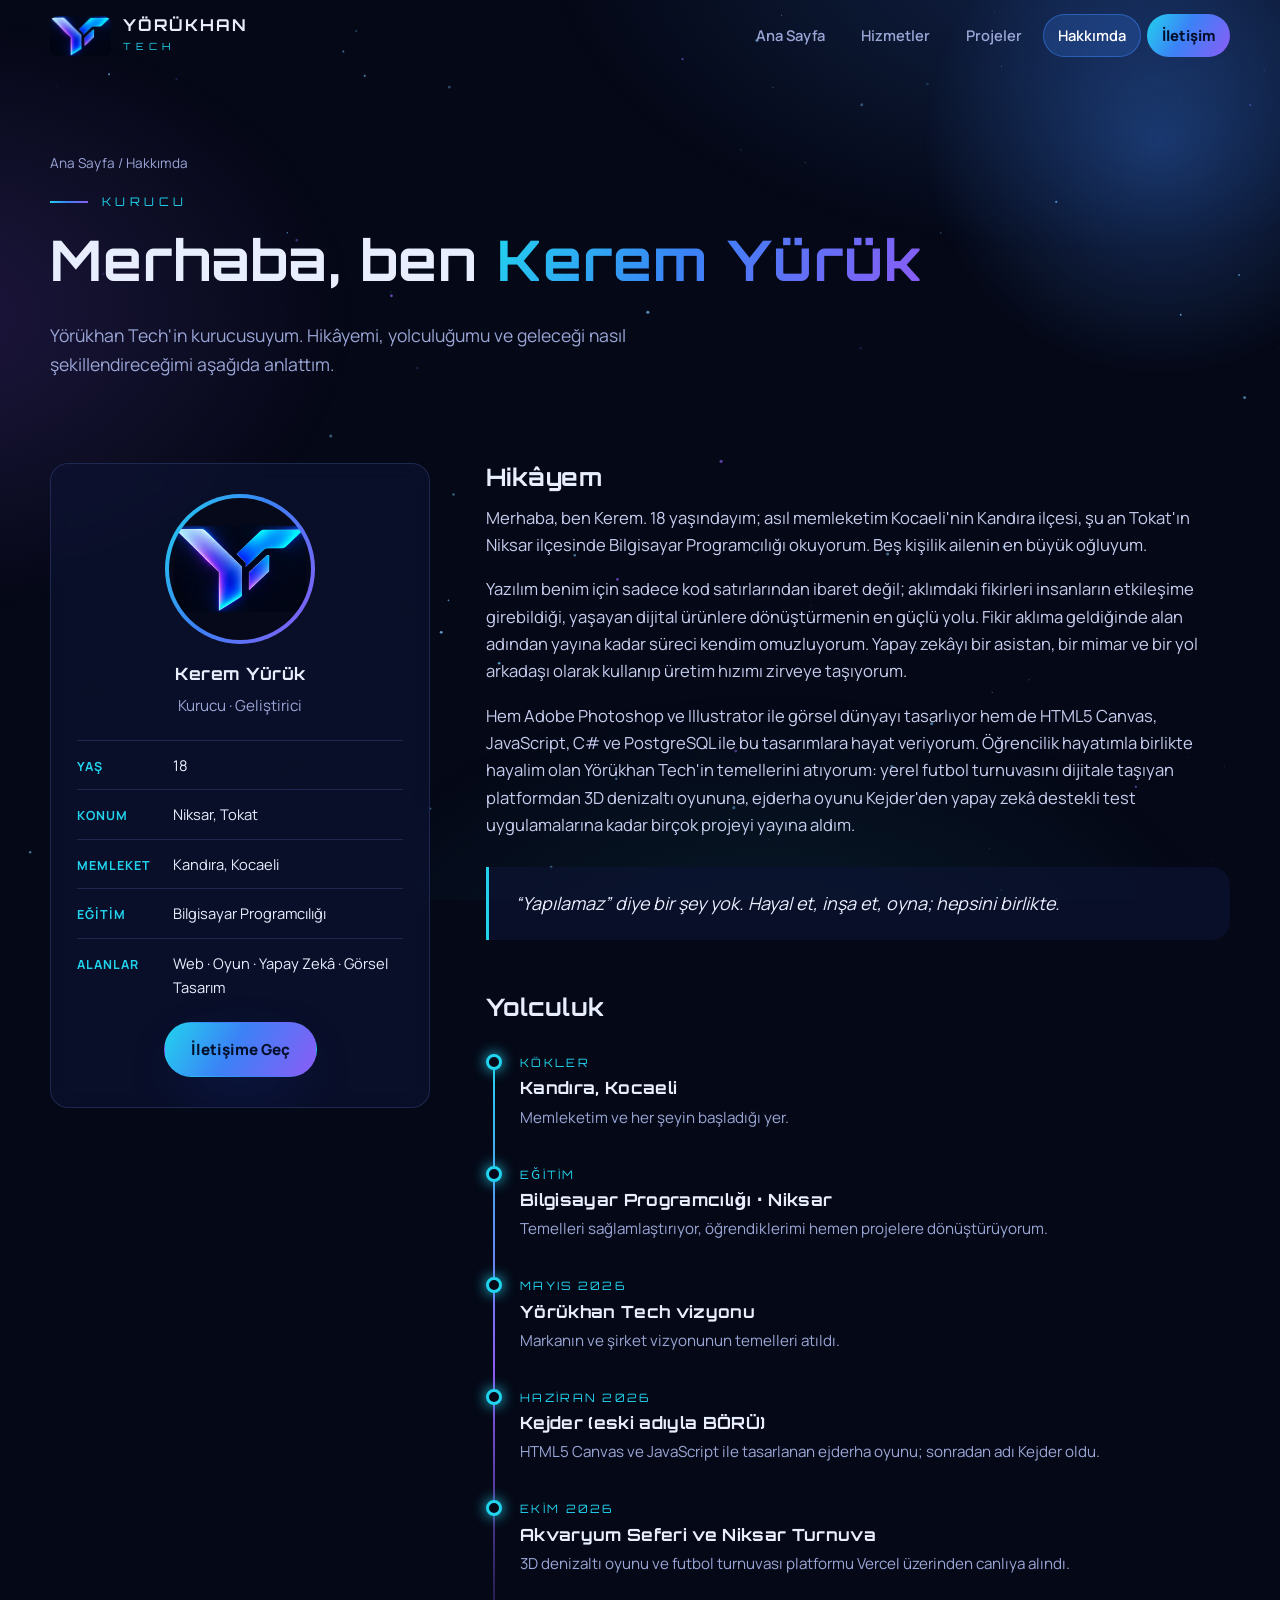
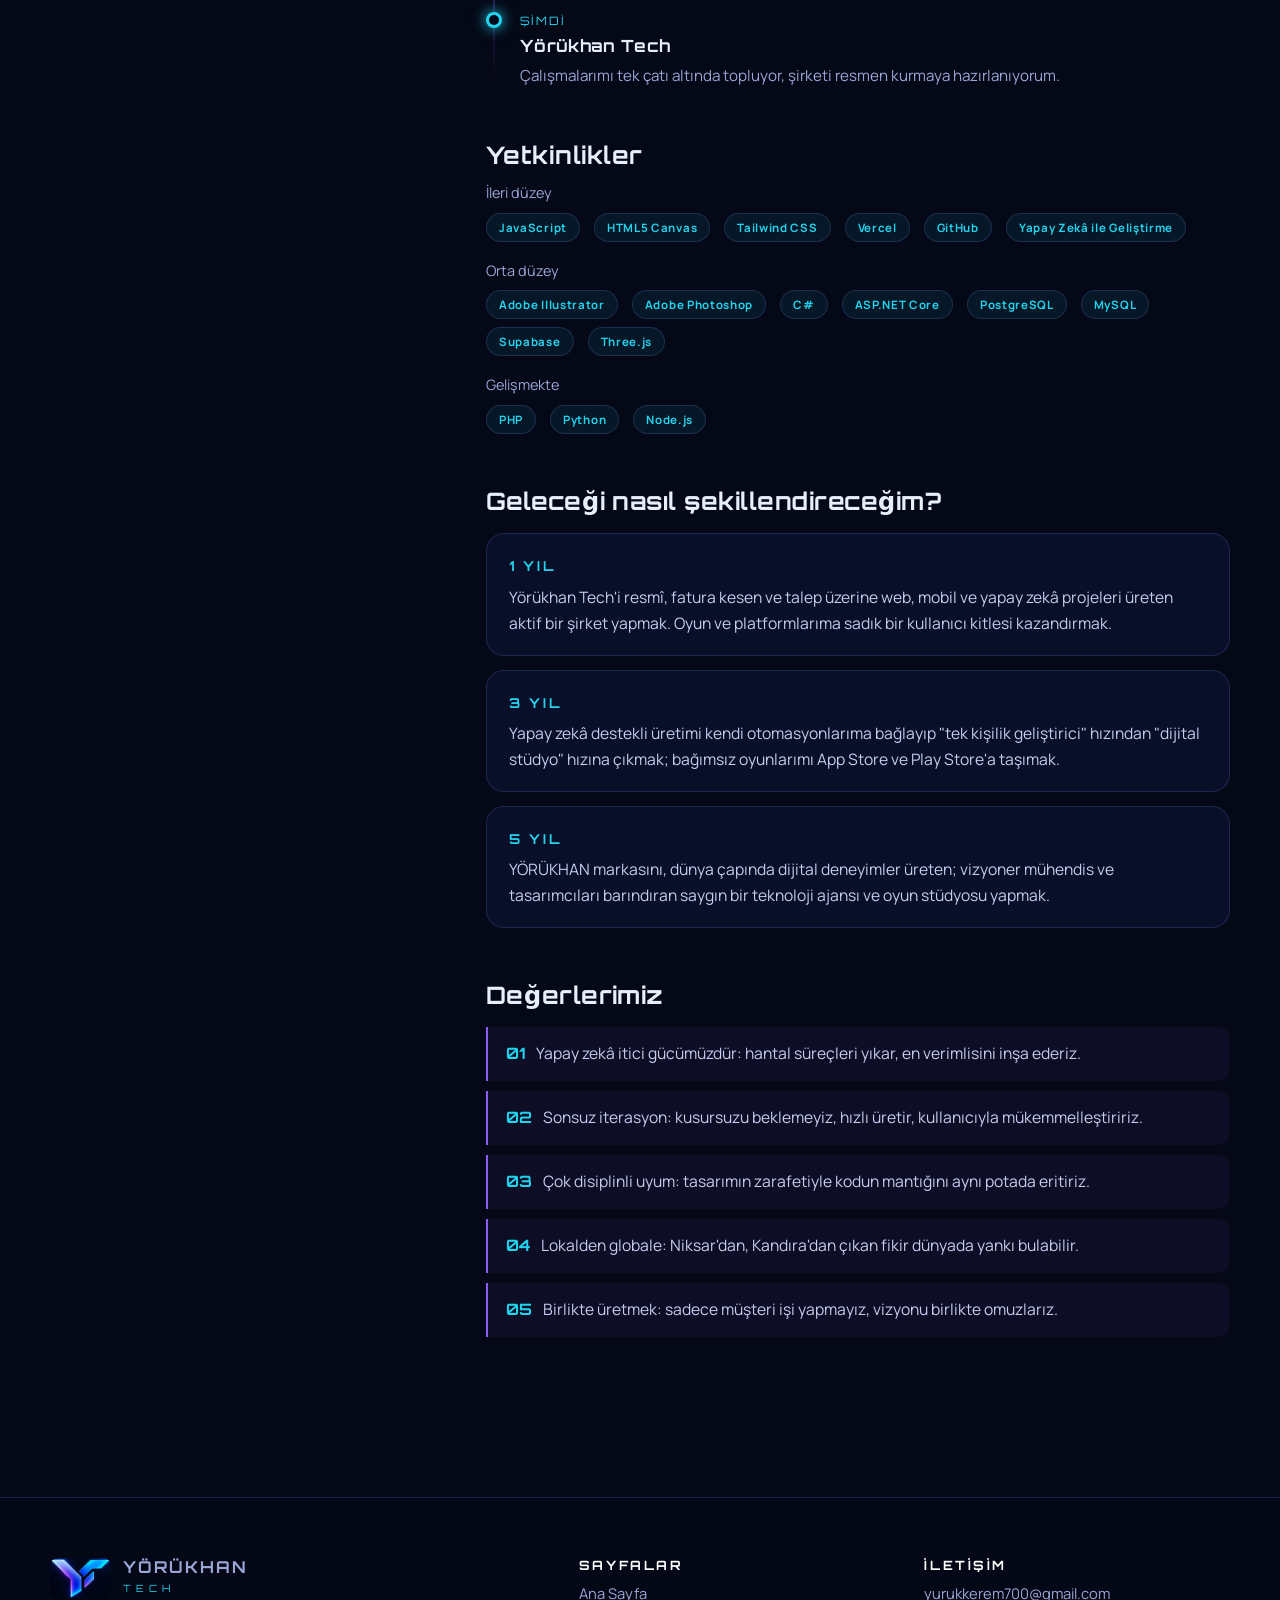
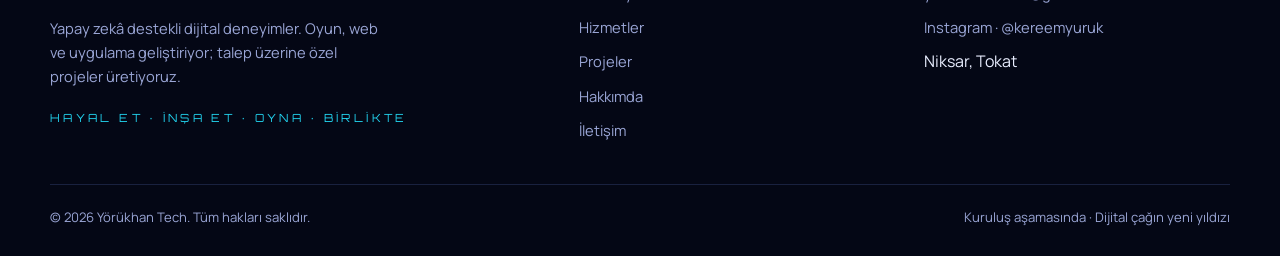
==== commit 25cd91a2: "Projeleri doğrulanmış çalışan sitelerle güncelle, USTABAŞI'nı kaldır, soyadı düzelt Co-Authored-By: " ====
--- a/hakkimda.html
+++ b/hakkimda.html
@@ -3,11 +3,11 @@
 <head>
 <meta charset="utf-8">
 <meta name="viewport" content="width=device-width, initial-scale=1">
-<title>Hakkımda — Kerem Yörük | Yörükhan Tech</title>
-<meta name="description" content="Yörükhan Tech kurucusu Kerem Yörük: 18 yaşında, Niksar'da bilgisayar programcılığı öğrencisi, oyun-web-uygulama geliştiricisi.">
+<title>Hakkımda — Kerem Yürük | Yörükhan Tech</title>
+<meta name="description" content="Yörükhan Tech kurucusu Kerem Yürük: 18 yaşında, Niksar'da bilgisayar programcılığı öğrencisi, oyun-web-uygulama geliştiricisi.">
 <meta name="theme-color" content="#050816">
-<meta property="og:title" content="Hakkımda — Kerem Yörük | Yörükhan Tech">
-<meta property="og:description" content="Yörükhan Tech kurucusu Kerem Yörük: 18 yaşında, Niksar'da bilgisayar programcılığı öğrencisi, oyun-web-uygulama geliştiricisi.">
+<meta property="og:title" content="Hakkımda — Kerem Yürük | Yörükhan Tech">
+<meta property="og:description" content="Yörükhan Tech kurucusu Kerem Yürük: 18 yaşında, Niksar'da bilgisayar programcılığı öğrencisi, oyun-web-uygulama geliştiricisi.">
 <meta property="og:image" content="assets/kapak.webp">
 <link rel="icon" type="image/png" href="assets/favicon.png">
 <link rel="preconnect" href="https://fonts.googleapis.com">
@@ -21,14 +21,14 @@
 <section class="page-hero"><div class="container">
   <div class="crumbs"><a href="index.html">Ana Sayfa</a> / Hakkımda</div>
   <div class="eyebrow">Kurucu</div>
-  <h1>Merhaba, ben <span class="grad-text">Kerem Yörük</span></h1>
+  <h1>Merhaba, ben <span class="grad-text">Kerem Yürük</span></h1>
   <p>Yörükhan Tech'in kurucusuyum. Hikâyemi, yolculuğumu ve geleceği nasıl şekillendireceğimi aşağıda anlattım.</p>
 </div></section>
 
 <section class="section" style="padding-top:10px"><div class="container about-grid">
   <aside class="card profile-card reveal">
     <div class="avatar"><div role="img" aria-label="Yörükhan Tech logosu"></div></div>
-    <h3>Kerem Yörük</h3><p>Kurucu · Geliştirici</p>
+    <h3>Kerem Yürük</h3><p>Kurucu · Geliştirici</p>
     <div class="facts">
       <div class="fact"><b>Yaş</b><span>18</span></div>
       <div class="fact"><b>Konum</b><span>Niksar, Tokat</span></div>
@@ -43,16 +43,16 @@
     <h2>Hikâyem</h2>
     <p>Merhaba, ben Kerem. 18 yaşındayım; asıl memleketim Kocaeli'nin Kandıra ilçesi, şu an Tokat'ın Niksar ilçesinde Bilgisayar Programcılığı okuyorum. Beş kişilik ailenin en büyük oğluyum.</p>
     <p>Yazılım benim için sadece kod satırlarından ibaret değil; aklımdaki fikirleri insanların etkileşime girebildiği, yaşayan dijital ürünlere dönüştürmenin en güçlü yolu. Fikir aklıma geldiğinde alan adından yayına kadar süreci kendim omuzluyorum. Yapay zekâyı bir asistan, bir mimar ve bir yol arkadaşı olarak kullanıp üretim hızımı zirveye taşıyorum.</p>
-    <p>Hem Adobe Photoshop ve Illustrator ile görsel dünyayı tasarlıyor hem de HTML5 Canvas, JavaScript, C# ve PostgreSQL ile bu tasarımlara hayat veriyorum. Öğrencilik hayatımla birlikte hayalim olan Yörükhan Tech'in temellerini atıyorum: yerel futbol turnuvasını dijitale taşıyan platformdan 3D web oyunlarına, esnaf ile müşteriyi buluşturan USTABAŞI'na kadar birçok projeyi yayına aldım.</p>
+    <p>Hem Adobe Photoshop ve Illustrator ile görsel dünyayı tasarlıyor hem de HTML5 Canvas, JavaScript, C# ve PostgreSQL ile bu tasarımlara hayat veriyorum. Öğrencilik hayatımla birlikte hayalim olan Yörükhan Tech'in temellerini atıyorum: yerel futbol turnuvasını dijitale taşıyan platformdan 3D denizaltı oyununa, ejderha oyunu Kejder'den yapay zekâ destekli test uygulamalarına kadar birçok projeyi yayına aldım.</p>
     <div class="quote">“Yapılamaz” diye bir şey yok. Hayal et, inşa et, oyna; hepsini birlikte.</div>
 
     <h2>Yolculuk</h2>
     <div class="timeline">
       <div class="tl-item"><small>KÖKLER</small><h3>Kandıra, Kocaeli</h3><p>Memleketim ve her şeyin başladığı yer.</p></div>
       <div class="tl-item"><small>EĞİTİM</small><h3>Bilgisayar Programcılığı · Niksar</h3><p>Temelleri sağlamlaştırıyor, öğrendiklerimi hemen projelere dönüştürüyorum.</p></div>
-      <div class="tl-item"><small>MAYIS 2026</small><h3>USTABAŞI</h3><p>C#, ASP.NET Core ve PostgreSQL ile sıfırdan inşa edilip yayınlandı. Aynı dönemde Yörükhan Tech vizyonunun temelleri atıldı.</p></div>
-      <div class="tl-item"><small>HAZİRAN 2026</small><h3>BÖRÜ: Kovan Savaşları</h3><p>HTML5 Canvas ve JavaScript mimarisiyle tasarlanan oyun.</p></div>
-      <div class="tl-item"><small>EKİM 2026</small><h3>Akvaryumi ve Niksar Turnuva</h3><p>3D web oyunu ve futbol turnuvası platformu Vercel üzerinden canlıya alındı.</p></div>
+      <div class="tl-item"><small>MAYIS 2026</small><h3>Yörükhan Tech vizyonu</h3><p>Markanın ve şirket vizyonunun temelleri atıldı.</p></div>
+      <div class="tl-item"><small>HAZİRAN 2026</small><h3>Kejder (eski adıyla BÖRÜ)</h3><p>HTML5 Canvas ve JavaScript ile tasarlanan ejderha oyunu; sonradan adı Kejder oldu.</p></div>
+      <div class="tl-item"><small>EKİM 2026</small><h3>Akvaryum Seferi ve Niksar Turnuva</h3><p>3D denizaltı oyunu ve futbol turnuvası platformu Vercel üzerinden canlıya alındı.</p></div>
       <div class="tl-item"><small>ŞİMDİ</small><h3>Yörükhan Tech</h3><p>Çalışmalarımı tek çatı altında topluyor, şirketi resmen kurmaya hazırlanıyorum.</p></div>
     </div>
 
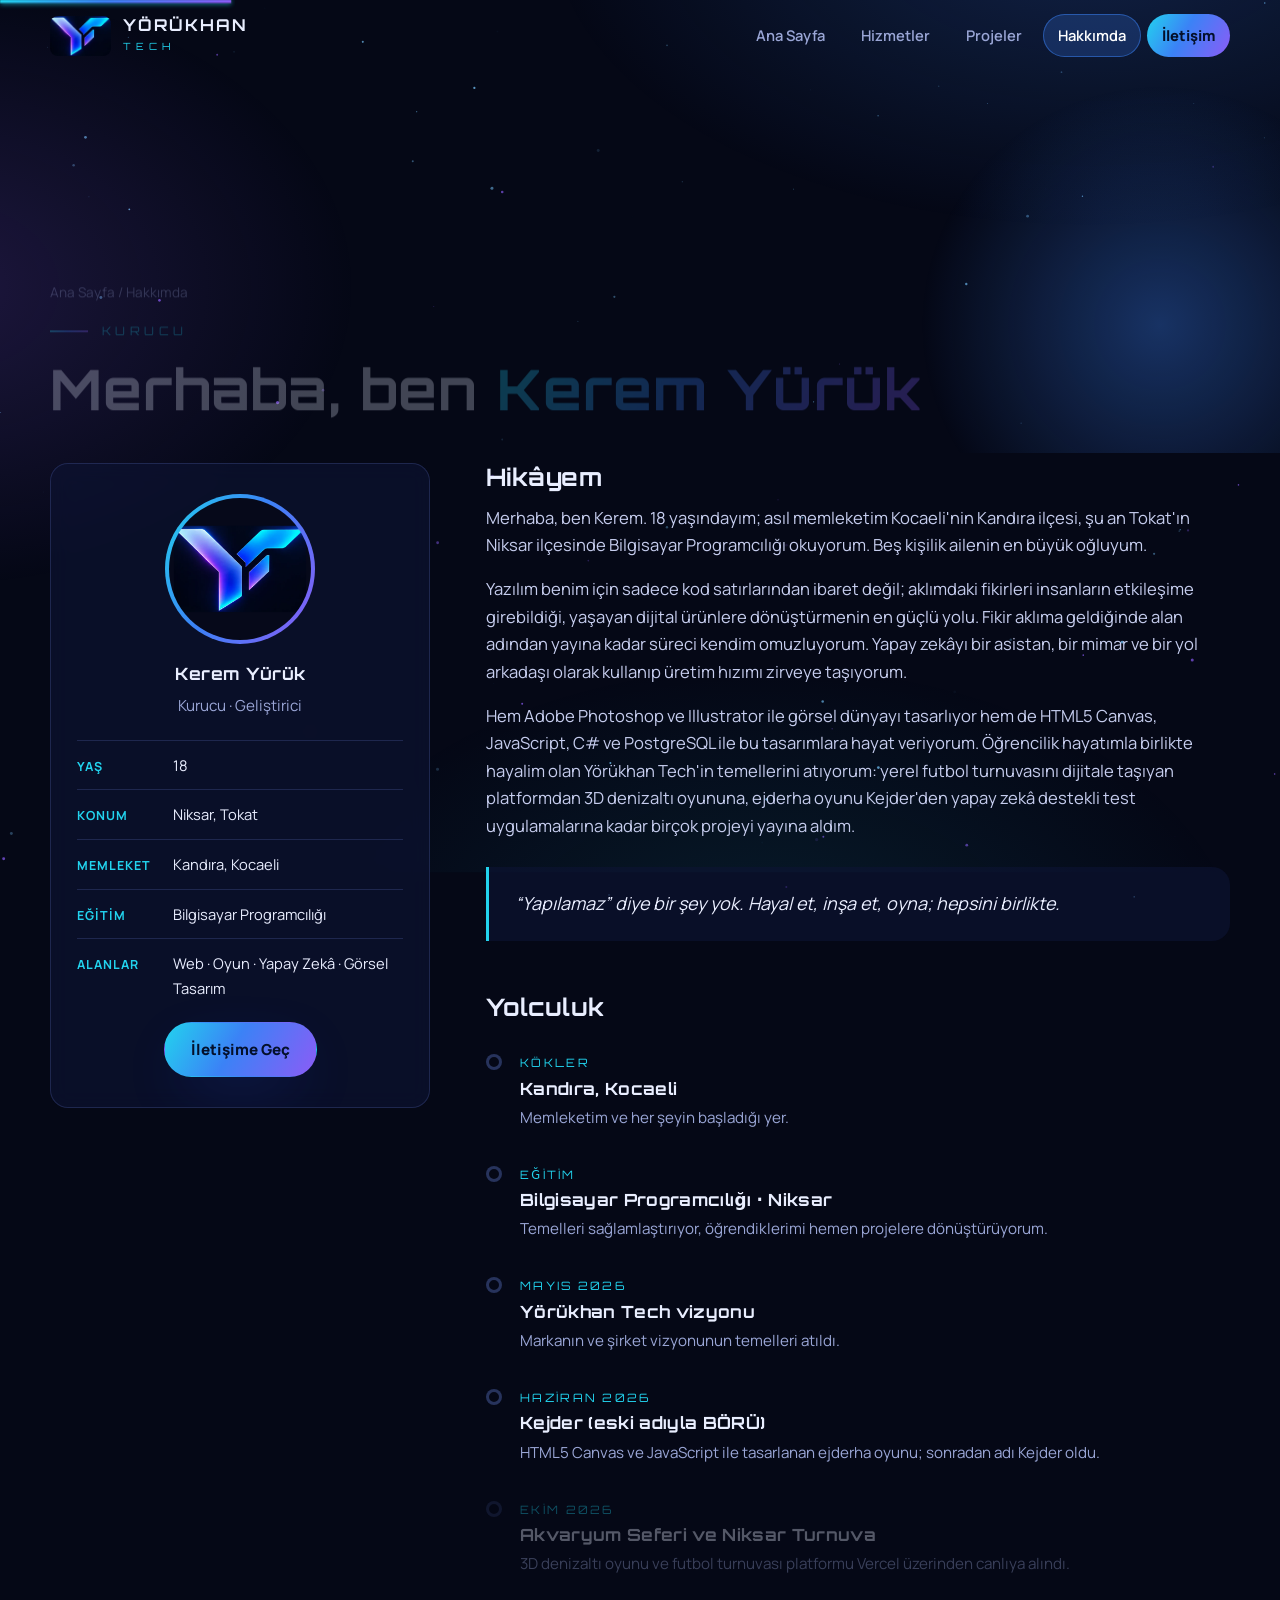
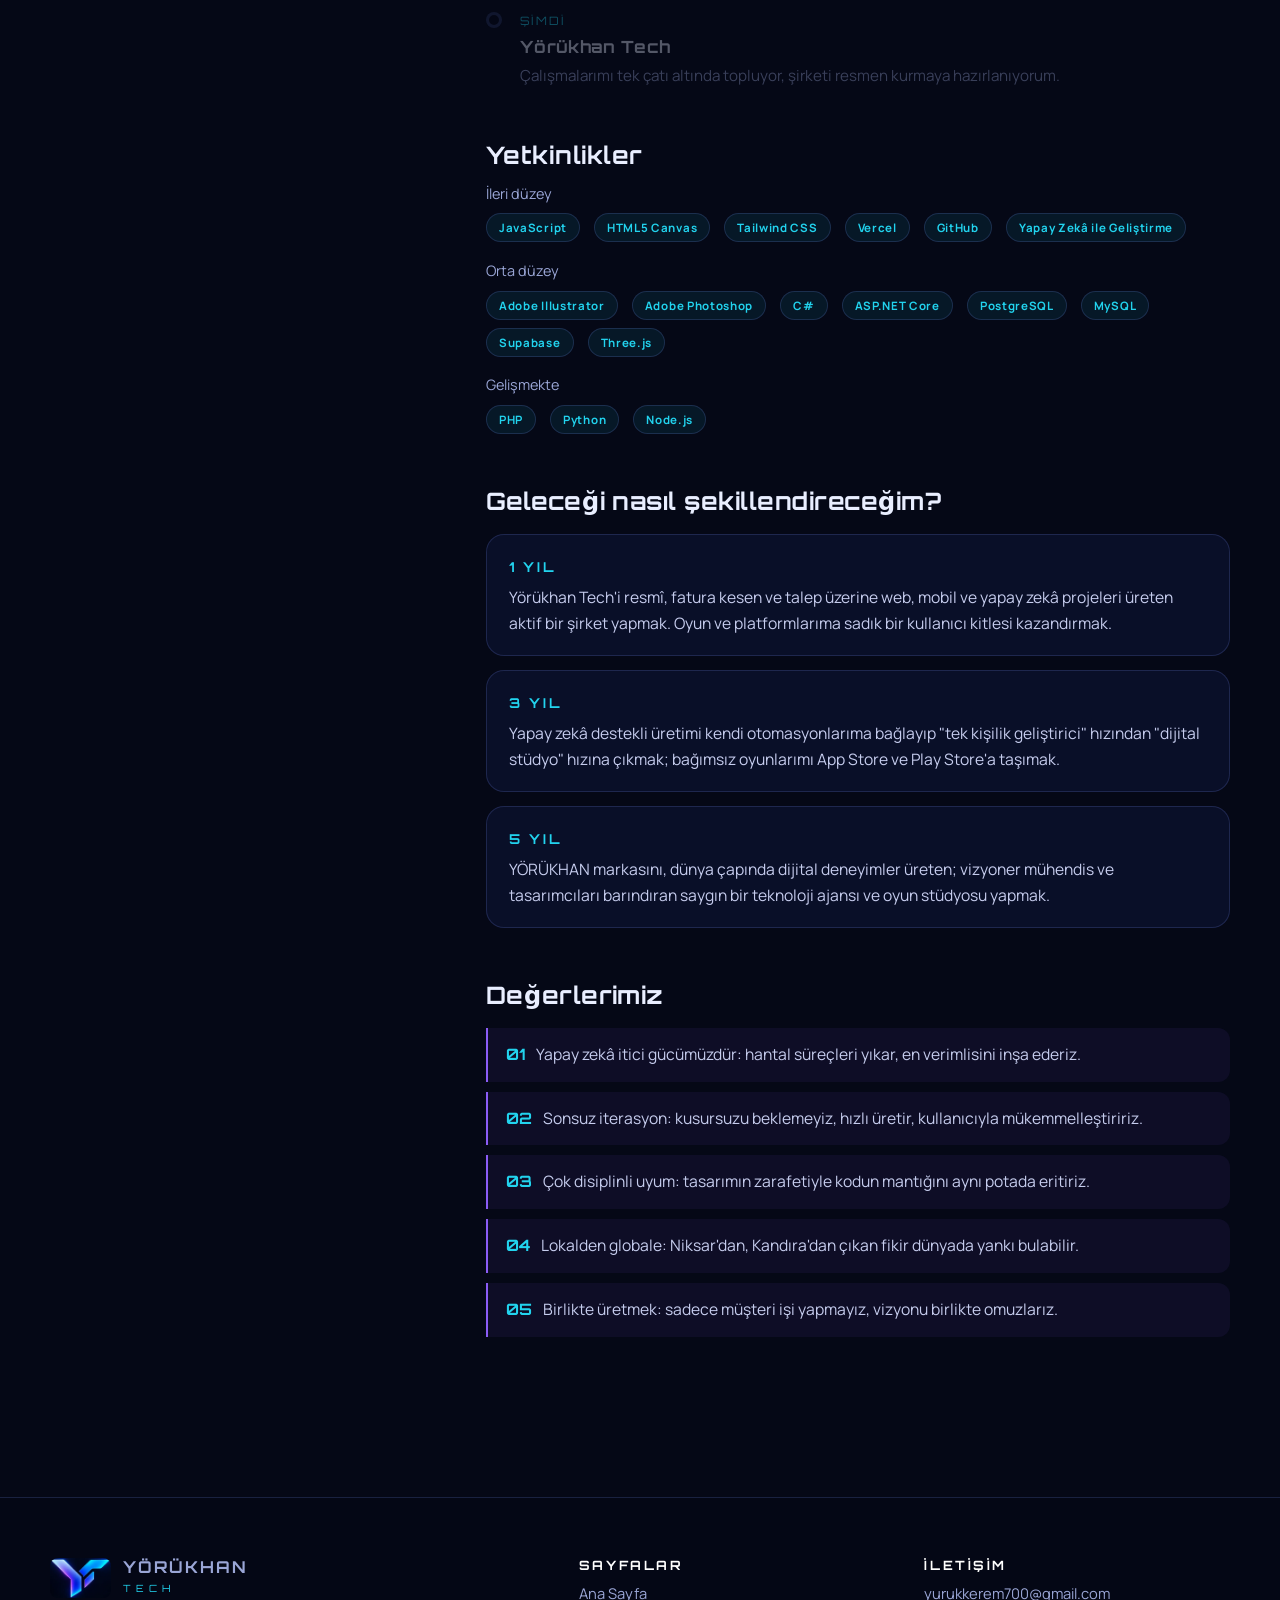
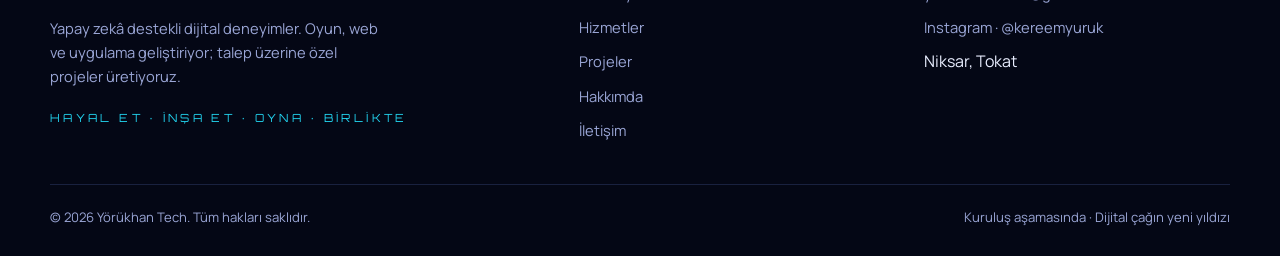
==== commit 0b89bb61: "Masaüstünde kaydırmayla ilerleyen sinematik kapak ve sayfa animasyonları Co-Authored-By: Claude Sonn" ====
--- a/hakkimda.html
+++ b/hakkimda.html
@@ -14,6 +14,7 @@
 <link rel="preconnect" href="https://fonts.gstatic.com" crossorigin>
 <link href="https://fonts.googleapis.com/css2?family=Manrope:wght@400;500;700;800&family=Orbitron:wght@500;700;800&display=swap" rel="stylesheet">
 <link rel="stylesheet" href="css/style.css">
+<script>if(matchMedia("(min-width:1025px) and (hover:hover) and (pointer:fine)").matches&&!matchMedia("(prefers-reduced-motion: reduce)").matches)document.documentElement.classList.add("fx")</script>
 </head>
 <body data-page="about">
 
@@ -83,5 +84,6 @@
 </main>
 <script src="js/data.js"></script>
 <script src="js/main.js"></script>
+<script src="js/scroll-fx.js"></script>
 </body>
 </html>
--- a/css/style.css
+++ b/css/style.css
@@ -280,3 +280,61 @@
 .values { display: grid; gap: 10px; margin-top: 18px; }
 .values div { padding: 14px 18px; border-left: 2px solid var(--violet); background: rgba(139,92,246,.07); border-radius: 0 12px 12px 0; color: #c6cdee; font-size: .98rem; }
 .values b { font-family: var(--font-head); color: var(--cyan); margin-right: 8px; }
+
+/* ==========================================================
+   MASAÜSTÜ KAYDIRMA ANİMASYONLARI  (html.fx = geniş ekran + fare)
+   Mobilde bu bölümün hiçbiri çalışmaz.
+   ========================================================== */
+.hero-pin { display: contents; }
+.scene, .scene-panels, .rail { display: none; }
+.fx-bar { display: none; }
+
+html.fx .fx-bar { display: block; position: fixed; top: 0; left: 0; height: 3px; width: 100%; z-index: 80; transform-origin: 0 50%; transform: scaleX(0); background: var(--grad); box-shadow: 0 0 14px var(--cyan); }
+
+/* --- Kapak: kaydırdıkça ilerleyen sinematik sahne --- */
+html.fx .hero { display: block; min-height: 0; height: 460vh; overflow: visible; isolation: auto; }
+html.fx .hero::after, html.fx .hero-orb, html.fx .hero-layer { display: none; }
+html.fx .hero-pin { display: block; position: sticky; top: 0; height: 100vh; overflow: hidden; isolation: isolate; background: #03050f; }
+html.fx .scene { display: block; position: absolute; inset: 0; z-index: 0; }
+html.fx .sl { position: absolute; inset: -4%; background: center / cover no-repeat url("../assets/kapak.webp"); transform-origin: 50% 72%; will-change: transform, filter; }
+html.fx .sl-sky   { -webkit-mask-image: linear-gradient(to bottom, #000 72%, transparent 83%); mask-image: linear-gradient(to bottom, #000 72%, transparent 83%); }
+html.fx .sl-land  { -webkit-mask-image: linear-gradient(to bottom, transparent 71%, #000 80%, #000 86%, transparent 97%); mask-image: linear-gradient(to bottom, transparent 71%, #000 80%, #000 86%, transparent 97%); }
+html.fx .sl-rocks { -webkit-mask-image: linear-gradient(to top, #000 4%, #000 12%, transparent 30%); mask-image: linear-gradient(to top, #000 4%, #000 12%, transparent 30%); }
+html.fx .sun-glow { position: absolute; left: 50%; top: 78%; width: 70vmax; height: 70vmax; margin: -35vmax 0 0 -35vmax; border-radius: 50%; mix-blend-mode: screen; pointer-events: none; will-change: transform, opacity;
+  background: radial-gradient(circle, rgba(255,200,140,.95) 0%, rgba(255,130,70,.45) 14%, rgba(180,90,255,.18) 34%, transparent 62%); opacity: 0; }
+html.fx .orbits { position: absolute; right: 0; top: 0; width: 62%; height: 62%; fill: none; stroke: var(--cyan); stroke-width: 1.4; opacity: .75; filter: drop-shadow(0 0 6px var(--cyan)); }
+html.fx .orbits path { stroke-dasharray: 1400; stroke-dashoffset: 1400; }
+html.fx .orbits path:nth-child(2) { stroke: var(--blue); } html.fx .orbits path:nth-child(3) { stroke: var(--violet); }
+html.fx .darken { position: absolute; inset: 0; background: radial-gradient(ellipse at 50% 55%, rgba(5,8,22,.55), rgba(3,5,15,.96) 85%); opacity: 0; }
+html.fx .vignette { position: absolute; inset: 0; background: linear-gradient(180deg, rgba(5,8,22,.55) 0%, transparent 22%, transparent 76%, rgba(5,8,22,.85) 100%); pointer-events: none; }
+html.fx .shoot { position: absolute; width: 150px; height: 2px; border-radius: 2px; background: linear-gradient(90deg, transparent, #fff, var(--cyan)); opacity: 0; transform: rotate(28deg); filter: drop-shadow(0 0 6px var(--cyan)); animation: shoot 7s linear infinite; }
+html.fx .shoot.s1 { left: 12%; top: 8%; } html.fx .shoot.s2 { left: 48%; top: 4%; animation-delay: 2.6s; animation-duration: 9s; } html.fx .shoot.s3 { left: 70%; top: 14%; animation-delay: 5s; }
+@keyframes shoot { 0% { opacity: 0; translate: 0 0; } 3% { opacity: 1; } 12% { opacity: 0; translate: 380px 200px; } 100% { opacity: 0; translate: 380px 200px; } }
+
+html.fx .hero-body { position: absolute; left: 0; right: 0; bottom: 0; z-index: 5; padding-bottom: 34px; will-change: transform, opacity; }
+html.fx .hero-body .container { width: 100%; }
+
+html.fx .scene-panels { display: block; position: absolute; inset: 0; z-index: 4; pointer-events: none; }
+html.fx .panel { position: absolute; left: 50%; top: 50%; width: min(760px, 86vw); text-align: center; opacity: 0; will-change: transform, opacity, filter; translate: -50% -50%; }
+html.fx .panel small { display: block; font-family: var(--font-head); letter-spacing: .4em; font-size: .78rem; color: var(--cyan); margin-bottom: 16px; }
+html.fx .panel h2 { font-size: clamp(2.2rem, 5.2vw, 4.4rem); margin-bottom: .35em; text-shadow: 0 0 40px rgba(59,130,246,.6); }
+html.fx .panel p { color: #c6cdee; font-size: 1.2rem; max-width: 560px; margin: 0 auto; }
+html.fx .panel-icon { width: 96px; height: 96px; margin: 0 auto 24px; border-radius: 28px; display: grid; place-items: center; border: 1px solid var(--line);
+  background: linear-gradient(140deg, rgba(34,211,238,.2), rgba(139,92,246,.28)); box-shadow: 0 0 60px rgba(59,130,246,.5), inset 0 0 30px rgba(255,255,255,.06); }
+html.fx .panel-icon svg { width: 46px; height: 46px; stroke: #fff; fill: none; stroke-width: 1.6; stroke-linecap: round; stroke-linejoin: round; }
+html.fx .panel.final h2 span { display: inline-block; }
+
+html.fx .rail { display: flex; flex-direction: column; gap: 14px; position: absolute; right: 36px; top: 50%; translate: 0 -50%; z-index: 6; }
+html.fx .rail i { width: 10px; height: 10px; border-radius: 50%; border: 2px solid rgba(255,255,255,.4); transition: .3s; }
+html.fx .rail i.on { background: var(--cyan); border-color: var(--cyan); box-shadow: 0 0 14px var(--cyan); transform: scale(1.5); }
+
+/* --- Her sayfada: kaydırmayla ilerleyen öğeler --- */
+html.fx .reveal { opacity: 1; transform: none; transition: none; will-change: translate, opacity, scale; }
+html.fx .marquee-track { animation: none; will-change: transform; }
+html.fx .page-hero::before { transform: translateY(var(--py, 0px)); }
+html.fx .page-hero .container { will-change: transform, opacity; }
+html.fx .timeline::before { transform-origin: top; transform: scaleY(var(--tl, 0)); }
+html.fx .tl-item::before { transition: .4s; border-color: rgba(120,150,255,.3); box-shadow: none; }
+html.fx .tl-item.on::before { border-color: var(--cyan); box-shadow: 0 0 14px var(--cyan); }
+html.fx .tl-item { transition: opacity .4s; opacity: .35; } html.fx .tl-item.on { opacity: 1; }
+html.fx .project-cover span { will-change: transform; }
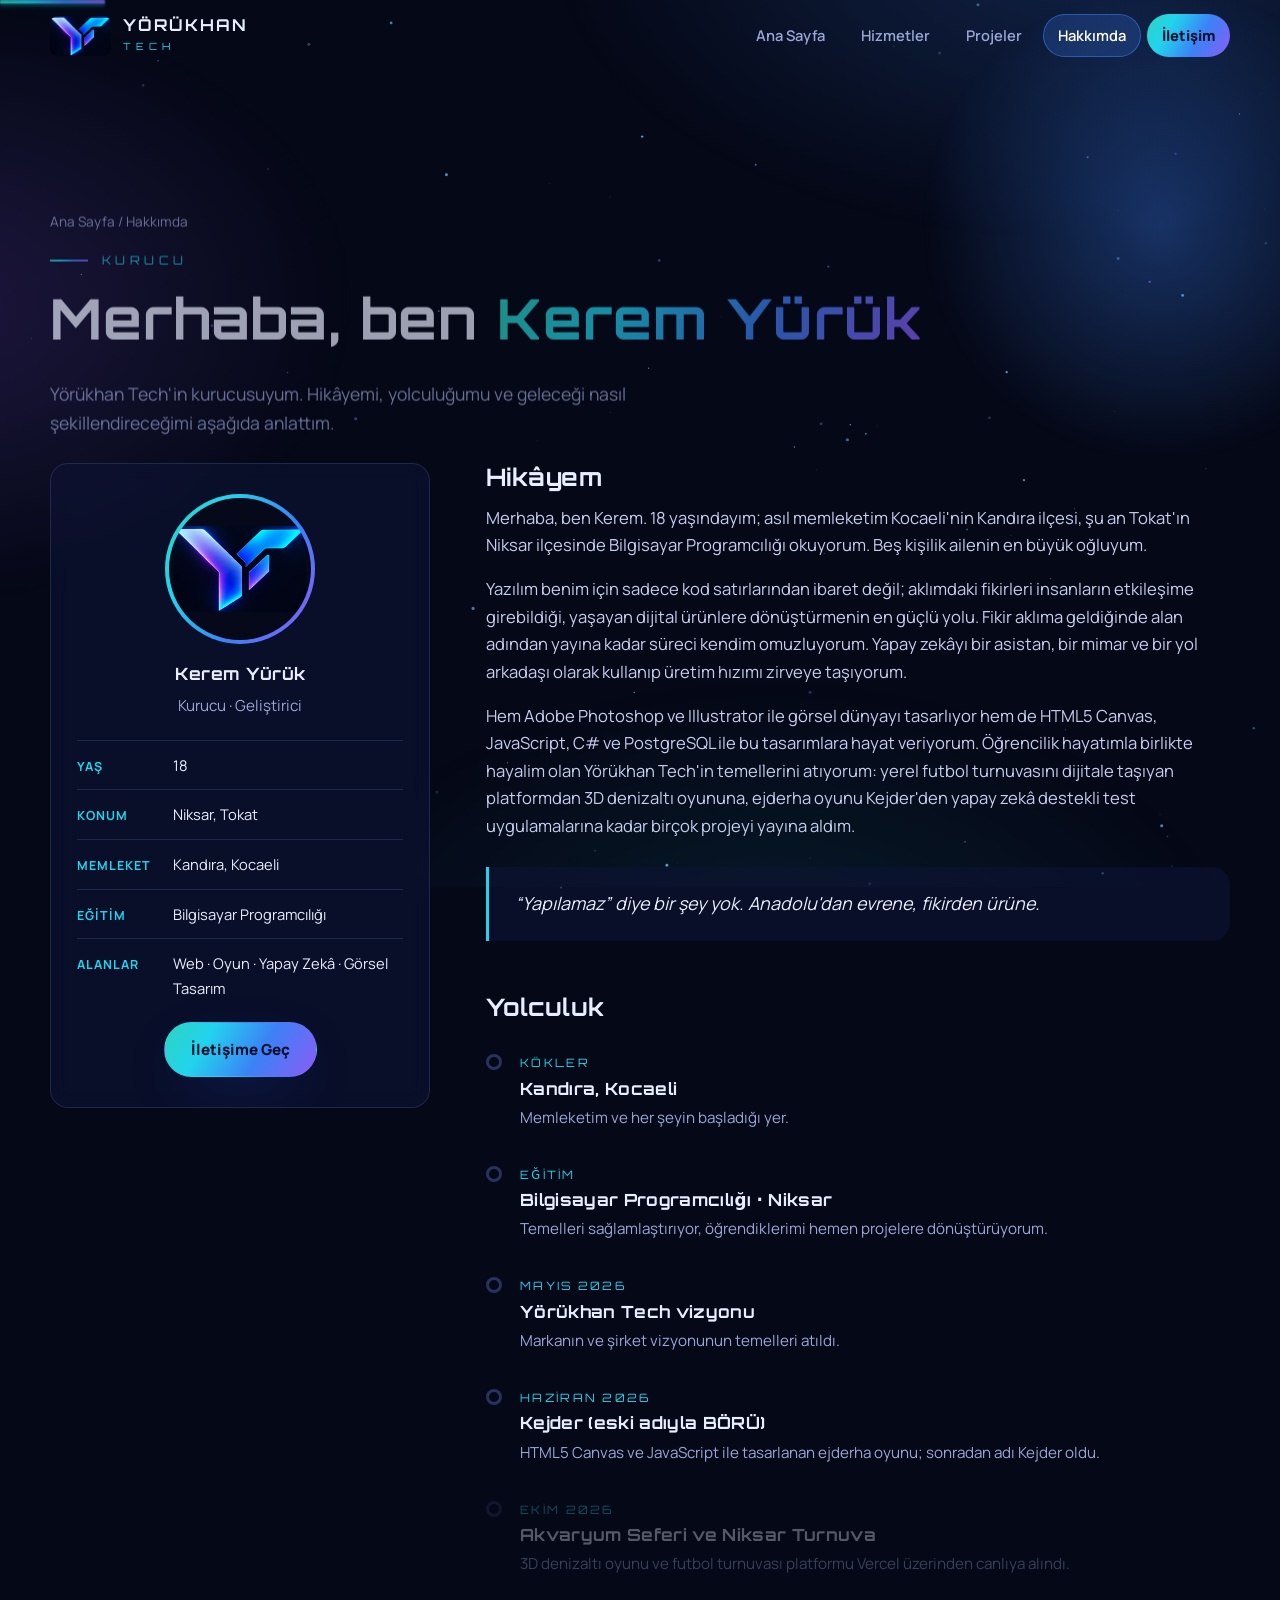
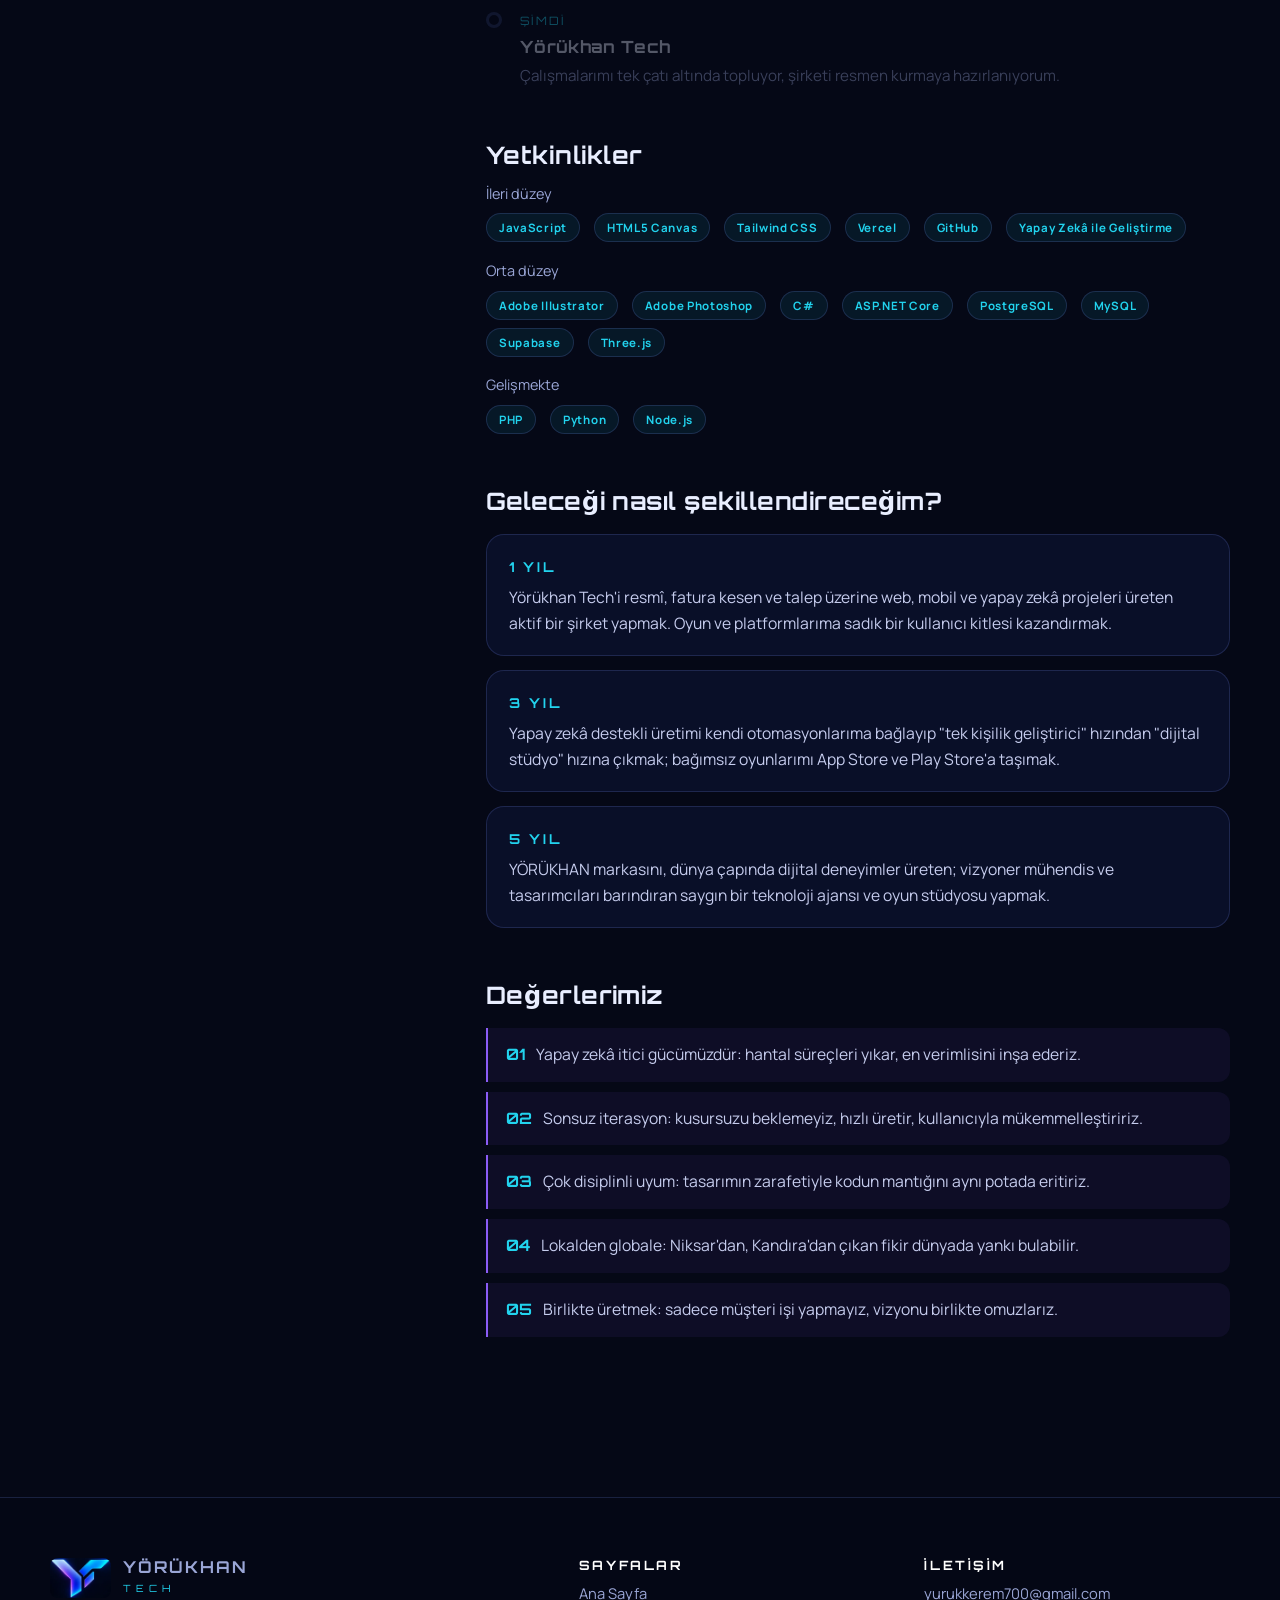
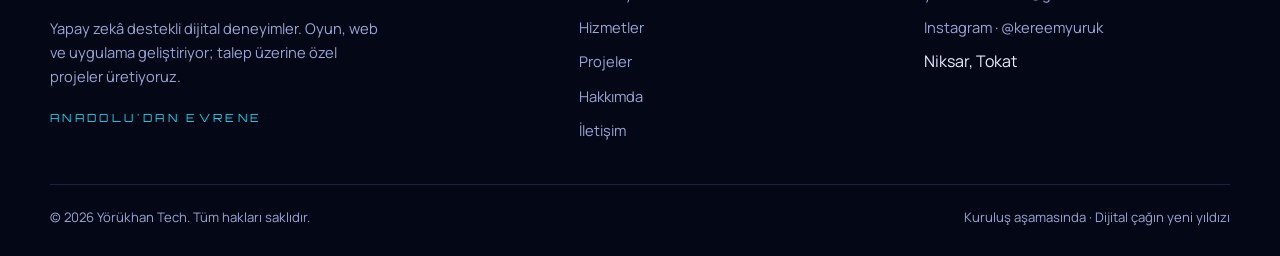
==== commit baffb5a9: "Yeni slogan, uzay sahnesi, dağ-deniz manzarası, Selçuklu esinli çift başlı kartal ve gelişmiş yapay " ====
--- a/hakkimda.html
+++ b/hakkimda.html
@@ -45,7 +45,7 @@
     <p>Merhaba, ben Kerem. 18 yaşındayım; asıl memleketim Kocaeli'nin Kandıra ilçesi, şu an Tokat'ın Niksar ilçesinde Bilgisayar Programcılığı okuyorum. Beş kişilik ailenin en büyük oğluyum.</p>
     <p>Yazılım benim için sadece kod satırlarından ibaret değil; aklımdaki fikirleri insanların etkileşime girebildiği, yaşayan dijital ürünlere dönüştürmenin en güçlü yolu. Fikir aklıma geldiğinde alan adından yayına kadar süreci kendim omuzluyorum. Yapay zekâyı bir asistan, bir mimar ve bir yol arkadaşı olarak kullanıp üretim hızımı zirveye taşıyorum.</p>
     <p>Hem Adobe Photoshop ve Illustrator ile görsel dünyayı tasarlıyor hem de HTML5 Canvas, JavaScript, C# ve PostgreSQL ile bu tasarımlara hayat veriyorum. Öğrencilik hayatımla birlikte hayalim olan Yörükhan Tech'in temellerini atıyorum: yerel futbol turnuvasını dijitale taşıyan platformdan 3D denizaltı oyununa, ejderha oyunu Kejder'den yapay zekâ destekli test uygulamalarına kadar birçok projeyi yayına aldım.</p>
-    <div class="quote">“Yapılamaz” diye bir şey yok. Hayal et, inşa et, oyna; hepsini birlikte.</div>
+    <div class="quote">“Yapılamaz” diye bir şey yok. Anadolu'dan evrene, fikirden ürüne.</div>
 
     <h2>Yolculuk</h2>
     <div class="timeline">
--- a/css/style.css
+++ b/css/style.css
@@ -12,9 +12,10 @@
   --muted: #9aa6d6;
   --blue: #3b82f6;
   --cyan: #22d3ee;
+  --teal: #2dd4bf;
   --violet: #8b5cf6;
   --pink: #c084fc;
-  --grad: linear-gradient(120deg, var(--cyan), var(--blue) 45%, var(--violet));
+  --grad: linear-gradient(120deg, var(--teal), var(--cyan) 28%, var(--blue) 62%, var(--violet));
   --radius: 18px;
   --shadow: 0 20px 60px -20px rgba(34, 80, 255, 0.45);
   --font-head: "Orbitron", "Exo 2", system-ui, sans-serif;
@@ -292,7 +293,7 @@
 html.fx .fx-bar { display: block; position: fixed; top: 0; left: 0; height: 3px; width: 100%; z-index: 80; transform-origin: 0 50%; transform: scaleX(0); background: var(--grad); box-shadow: 0 0 14px var(--cyan); }
 
 /* --- Kapak: kaydırdıkça ilerleyen sinematik sahne --- */
-html.fx .hero { display: block; min-height: 0; height: 460vh; overflow: visible; isolation: auto; }
+html.fx .hero { display: block; min-height: 0; height: 1400vh; overflow: visible; isolation: auto; }
 html.fx .hero::after, html.fx .hero-orb, html.fx .hero-layer { display: none; }
 html.fx .hero-pin { display: block; position: sticky; top: 0; height: 100vh; overflow: hidden; isolation: isolate; background: #03050f; }
 html.fx .scene { display: block; position: absolute; inset: 0; z-index: 0; }
@@ -314,19 +315,6 @@
 html.fx .hero-body { position: absolute; left: 0; right: 0; bottom: 0; z-index: 5; padding-bottom: 34px; will-change: transform, opacity; }
 html.fx .hero-body .container { width: 100%; }
 
-html.fx .scene-panels { display: block; position: absolute; inset: 0; z-index: 4; pointer-events: none; }
-html.fx .panel { position: absolute; left: 50%; top: 50%; width: min(760px, 86vw); text-align: center; opacity: 0; will-change: transform, opacity, filter; translate: -50% -50%; }
-html.fx .panel small { display: block; font-family: var(--font-head); letter-spacing: .4em; font-size: .78rem; color: var(--cyan); margin-bottom: 16px; }
-html.fx .panel h2 { font-size: clamp(2.2rem, 5.2vw, 4.4rem); margin-bottom: .35em; text-shadow: 0 0 40px rgba(59,130,246,.6); }
-html.fx .panel p { color: #c6cdee; font-size: 1.2rem; max-width: 560px; margin: 0 auto; }
-html.fx .panel-icon { width: 96px; height: 96px; margin: 0 auto 24px; border-radius: 28px; display: grid; place-items: center; border: 1px solid var(--line);
-  background: linear-gradient(140deg, rgba(34,211,238,.2), rgba(139,92,246,.28)); box-shadow: 0 0 60px rgba(59,130,246,.5), inset 0 0 30px rgba(255,255,255,.06); }
-html.fx .panel-icon svg { width: 46px; height: 46px; stroke: #fff; fill: none; stroke-width: 1.6; stroke-linecap: round; stroke-linejoin: round; }
-html.fx .panel.final h2 span { display: inline-block; }
-
-html.fx .rail { display: flex; flex-direction: column; gap: 14px; position: absolute; right: 36px; top: 50%; translate: 0 -50%; z-index: 6; }
-html.fx .rail i { width: 10px; height: 10px; border-radius: 50%; border: 2px solid rgba(255,255,255,.4); transition: .3s; }
-html.fx .rail i.on { background: var(--cyan); border-color: var(--cyan); box-shadow: 0 0 14px var(--cyan); transform: scale(1.5); }
 
 /* --- Her sayfada: kaydırmayla ilerleyen öğeler --- */
 html.fx .reveal { opacity: 1; transform: none; transition: none; will-change: translate, opacity, scale; }
@@ -338,3 +326,101 @@
 html.fx .tl-item.on::before { border-color: var(--cyan); box-shadow: 0 0 14px var(--cyan); }
 html.fx .tl-item { transition: opacity .4s; opacity: .35; } html.fx .tl-item.on { opacity: 1; }
 html.fx .project-cover span { will-change: transform; }
+
+/* ---------- Kapak sahneleri (hero-scenes.js) ---------- */
+html.fx .hs { position: absolute; inset: 0; z-index: 2; pointer-events: none; }
+html.fx .hs-scene { position: absolute; inset: 0; display: none; opacity: 0; overflow: hidden; background: #03050f; }
+html.fx .hs-eagle { background: transparent; }
+html.fx .hs-svg { position: absolute; inset: 0; width: 100%; height: 100%; }
+html.fx .hs-bg { position: absolute; inset: 0; background: radial-gradient(ellipse at 50% 40%, #0d1550 0%, #050816 70%); }
+html.fx .grid-bg::after { content: ""; position: absolute; inset: 0; background-image: linear-gradient(rgba(120,150,255,.09) 1px, transparent 1px), linear-gradient(90deg, rgba(120,150,255,.09) 1px, transparent 1px); background-size: 56px 56px; mask-image: radial-gradient(ellipse at 50% 45%, #000 20%, transparent 75%); }
+html.fx .hs-flash { position: absolute; inset: 0; opacity: 0; pointer-events: none; background: radial-gradient(circle at 50% 50%, #fff 0%, #aef0ff 30%, rgba(59,130,246,.55) 65%, transparent 100%); }
+html.fx .hs-hud { position: absolute; left: 36px; bottom: 34px; z-index: 6; opacity: 0; font-family: var(--font-head); letter-spacing: .3em; font-size: .72rem; display: flex; gap: 14px; align-items: center; color: var(--muted); transition: opacity .3s; }
+html.fx .hs-hud b { color: var(--cyan); } html.fx .hs-hud span { color: #fff; }
+html.fx .rail2 { position: absolute; right: 34px; top: 50%; translate: 0 -50%; z-index: 6; display: flex; flex-direction: column; gap: 12px; opacity: 0; transition: opacity .3s; }
+html.fx .rail2 i { width: 9px; height: 9px; border-radius: 50%; border: 2px solid rgba(255,255,255,.4); transition: .3s; }
+html.fx .rail2 i.on { background: var(--cyan); border-color: var(--cyan); box-shadow: 0 0 14px var(--cyan); transform: scale(1.5); }
+
+html.fx .cap { position: absolute; left: 0; right: 0; text-align: center; padding: 0 20px; z-index: 3; }
+html.fx .cap-bottom { bottom: 9vh; }
+html.fx .cap small { display: block; font-family: var(--font-head); letter-spacing: .42em; font-size: .78rem; color: var(--cyan); margin-bottom: 14px; }
+html.fx .cap h2 { font-size: clamp(2.2rem, 5vw, 4.2rem); margin-bottom: .3em; text-shadow: 0 0 40px rgba(59,130,246,.7), 0 2px 20px rgba(0,0,0,.7); }
+html.fx .cap p { color: #d6dcff; font-size: 1.15rem; max-width: 620px; margin: 0 auto; text-shadow: 0 2px 16px rgba(0,0,0,.8); }
+html.fx .cap-icon { position: absolute; left: 50%; top: 11vh; translate: -50% 0; width: 84px; height: 84px; border-radius: 26px; display: grid; place-items: center; z-index: 3; border: 1px solid var(--line);
+  background: linear-gradient(140deg, rgba(34,211,238,.2), rgba(139,92,246,.3)); box-shadow: 0 0 60px rgba(59,130,246,.55); }
+html.fx .cap-icon svg { width: 42px; height: 42px; stroke: #fff; fill: none; stroke-width: 1.6; stroke-linecap: round; stroke-linejoin: round; }
+
+/* web sahnesi */
+html.fx .web-stage, html.fx .app-stage { position: absolute; inset: 0 0 24vh 0; display: grid; place-items: center; perspective: 1400px; }
+html.fx .browser { width: min(780px, 60vw); border-radius: 18px; overflow: hidden; border: 1px solid rgba(127,233,255,.45); background: rgba(8,12,40,.85); box-shadow: 0 30px 120px rgba(59,130,246,.45), 0 0 0 1px rgba(255,255,255,.04) inset; margin-top: 4vh; will-change: transform; }
+html.fx .b-bar { display: flex; align-items: center; gap: 8px; padding: 12px 16px; background: rgba(255,255,255,.05); border-bottom: 1px solid var(--line); }
+html.fx .b-bar i { width: 10px; height: 10px; border-radius: 50%; background: #ff5f7a; } html.fx .b-bar i:nth-child(2) { background: #ffd24a; } html.fx .b-bar i:nth-child(3) { background: #3ddc97; }
+html.fx .b-bar span { margin-left: 14px; flex: 1; padding: 5px 14px; border-radius: 999px; background: rgba(0,0,0,.35); color: var(--muted); font-size: .8rem; }
+html.fx .b-body { padding: 22px; display: grid; gap: 18px; }
+html.fx .b-nav { display: flex; gap: 12px; align-items: center; } html.fx .b-nav b { width: 90px; height: 18px; border-radius: 6px; background: var(--grad); } html.fx .b-nav u { width: 50px; height: 8px; border-radius: 4px; background: rgba(255,255,255,.2); }
+html.fx .b-hero { display: grid; gap: 10px; padding: 26px 22px; border-radius: 14px; background: linear-gradient(135deg, rgba(59,130,246,.35), rgba(139,92,246,.35)); }
+html.fx .b-h1 { height: 24px; width: 60%; border-radius: 6px; background: #fff; } html.fx .b-h2 { height: 12px; width: 40%; border-radius: 6px; background: rgba(255,255,255,.5); } html.fx .b-btn { height: 30px; width: 110px; border-radius: 99px; background: var(--cyan); margin-top: 6px; }
+html.fx .b-cards { display: grid; grid-template-columns: repeat(3, 1fr); gap: 14px; } html.fx .b-cards div { height: 84px; border-radius: 12px; background: rgba(255,255,255,.07); border: 1px solid var(--line); }
+html.fx .b-lines { display: grid; gap: 8px; } html.fx .b-lines s { height: 8px; border-radius: 4px; background: rgba(255,255,255,.14); } html.fx .b-lines s:nth-child(2) { width: 80%; } html.fx .b-lines s:nth-child(3) { width: 55%; }
+html.fx .code-float { position: absolute; font-family: ui-monospace, Menlo, monospace; font-size: .95rem; color: var(--cyan); padding: 8px 14px; border: 1px solid var(--line); border-radius: 10px; background: rgba(8,12,40,.7); white-space: nowrap; }
+html.fx .c0 { left: 8%; top: 18%; } html.fx .c1 { left: 12%; top: 46%; } html.fx .c2 { left: 6%; top: 70%; } html.fx .c3 { right: 8%; top: 22%; } html.fx .c4 { right: 11%; top: 50%; color: #c9b6ff; } html.fx .c5 { right: 6%; top: 74%; color: #ffe27a; }
+html.fx .cursor { position: absolute; width: 34px; height: 34px; filter: drop-shadow(0 0 8px var(--cyan)); }
+
+/* uygulama sahnesi */
+html.fx .phone { position: relative; width: 300px; height: 600px; border-radius: 44px; border: 2px solid rgba(127,233,255,.55); background: linear-gradient(160deg, #0d1550, #060a24); box-shadow: 0 40px 120px rgba(59,130,246,.5); padding: 14px; transform-style: preserve-3d; margin-top: 2vh; will-change: transform; }
+html.fx .p-notch { position: absolute; top: 14px; left: 50%; width: 96px; height: 24px; margin-left: -48px; background: #02030d; border-radius: 0 0 16px 16px; z-index: 2; }
+html.fx .p-screen { height: 100%; border-radius: 32px; overflow: hidden; padding: 46px 16px 16px; background: linear-gradient(180deg, rgba(59,130,246,.18), rgba(139,92,246,.1)); display: grid; align-content: start; gap: 14px; position: relative; }
+html.fx .p-head b { display: block; width: 120px; height: 20px; border-radius: 6px; background: var(--grad); } html.fx .p-head span { display: block; width: 70%; height: 9px; margin-top: 10px; border-radius: 5px; background: rgba(255,255,255,.25); }
+html.fx .p-row { display: flex; gap: 12px; align-items: center; padding: 12px; border-radius: 16px; background: rgba(255,255,255,.07); border: 1px solid var(--line); }
+html.fx .p-row i { width: 42px; height: 42px; border-radius: 13px; background: linear-gradient(135deg, var(--cyan), var(--violet)); flex: none; } html.fx .p-row div { flex: 1; display: grid; gap: 8px; } html.fx .p-row s { height: 8px; border-radius: 4px; background: rgba(255,255,255,.3); } html.fx .p-row s:last-child { width: 60%; background: rgba(255,255,255,.15); }
+html.fx .p-fab { position: absolute; right: 18px; bottom: 18px; width: 54px; height: 54px; border-radius: 50%; display: grid; place-items: center; font-size: 1.8rem; background: var(--grad); color: #04102b; font-weight: 800; box-shadow: 0 0 30px rgba(34,211,238,.6); }
+html.fx .orbit { position: absolute; width: 640px; height: 640px; left: 50%; top: 50%; margin: -320px 0 0 -320px; border-radius: 50%; border: 1px dashed rgba(127,233,255,.35); will-change: transform; }
+html.fx .o-ico { position: absolute; width: 64px; height: 64px; border-radius: 20px; display: grid; place-items: center; border: 1px solid var(--line); background: rgba(10,16,48,.85); box-shadow: 0 0 30px rgba(59,130,246,.5); }
+html.fx .o-ico svg { width: 30px; height: 30px; stroke: var(--cyan); fill: none; stroke-width: 1.7; stroke-linecap: round; stroke-linejoin: round; }
+html.fx .o0 { left: 50%; top: -32px; margin-left: -32px; } html.fx .o1 { right: -32px; top: 50%; margin-top: -32px; } html.fx .o2 { left: 50%; bottom: -32px; margin-left: -32px; } html.fx .o3 { left: -32px; top: 50%; margin-top: -32px; }
+html.fx .toast { position: absolute; right: 18%; top: 22%; padding: 14px 18px; border-radius: 16px; background: rgba(10,16,48,.92); border: 1px solid var(--cyan); box-shadow: 0 0 40px rgba(34,211,238,.4); display: grid; gap: 3px; font-size: .9rem; }
+html.fx .toast b { color: var(--cyan); font-family: var(--font-head); font-size: .75rem; letter-spacing: .12em; } html.fx .toast span { color: #fff; }
+
+/* final */
+html.fx .final-box { position: absolute; left: 50%; top: 50%; translate: -50% -50%; width: min(980px, 90vw); text-align: center; }
+html.fx .final-box small { display: block; font-family: var(--font-head); letter-spacing: .5em; font-size: .8rem; color: var(--cyan); margin-bottom: 22px; }
+html.fx .final-box h2 { font-size: clamp(2.6rem, 6.4vw, 5.4rem); text-shadow: 0 0 50px rgba(59,130,246,.7); }
+html.fx .final-box h2 span { display: inline-block; will-change: transform, opacity; }
+html.fx .final-box p { color: #c6cdee; font-size: 1.2rem; margin-top: 24px; }
+html.fx .hs-scene::after { content: ""; position: absolute; left: 0; right: 0; bottom: 0; height: 46%; background: linear-gradient(0deg, rgba(3,5,15,.78), transparent); pointer-events: none; z-index: 2; }
+html.fx .hs-eagle::after { display: none; }
+html.fx .cap h2 .h-ic { display: inline-grid; place-items: center; width: .95em; height: .95em; margin-right: .3em; vertical-align: -.1em; border-radius: 22%; border: 1px solid var(--line); background: linear-gradient(140deg, rgba(34,211,238,.25), rgba(139,92,246,.35)); box-shadow: 0 0 30px rgba(59,130,246,.55); }
+html.fx .cap h2 .h-ic svg { width: 56%; height: 56%; stroke: #fff; fill: none; stroke-width: 1.8; stroke-linecap: round; stroke-linejoin: round; }
+html.fx .web-stage, html.fx .app-stage { inset: 9vh 0 27vh 0; }
+html.fx .browser { width: min(700px, 52vw); margin-top: 0; }
+html.fx .phone { width: min(280px, 31vh); height: min(560px, 62vh); margin-top: 0; border-radius: 40px; }
+html.fx .orbit { width: min(620px, 66vh); height: min(620px, 66vh); margin: calc(min(620px, 66vh) / -2) 0 0 calc(min(620px, 66vh) / -2); }
+
+/* ---------- Yeni sahneler ---------- */
+html.fx .hs-canvas { position: absolute; inset: 0; width: 100%; height: 100%; }
+html.fx .rays { position: absolute; left: 50%; top: 46%; width: 190vmax; height: 190vmax; translate: 0 0; opacity: 0; mix-blend-mode: screen; pointer-events: none; will-change: transform, opacity;
+  background: repeating-conic-gradient(from 0deg, rgba(94,234,212,.22) 0deg 3deg, transparent 3deg 14deg);
+  -webkit-mask-image: radial-gradient(circle, #000 0%, transparent 38%); mask-image: radial-gradient(circle, #000 0%, transparent 38%); }
+html.fx .hs-eagle .cap h2 { text-shadow: 0 0 40px rgba(45,212,191,.7), 0 2px 20px rgba(0,0,0,.7); }
+
+/* yapay zekâ sahnesi */
+html.fx .ai-stage { position: absolute; inset: 10vh 4vw 34vh 4vw; display: flex; align-items: center; justify-content: center; gap: 4vw; }
+html.fx .ai-chat { width: min(420px, 32vw); padding: 20px; border-radius: 22px; background: rgba(8,14,44,.82); border: 1px solid rgba(94,234,212,.4); box-shadow: 0 0 60px rgba(45,212,191,.25); display: grid; gap: 12px; will-change: transform; }
+html.fx .chat-head { display: flex; align-items: center; gap: 10px; padding-bottom: 12px; border-bottom: 1px solid var(--line); }
+html.fx .chat-head i { width: 12px; height: 12px; border-radius: 50%; background: var(--teal); box-shadow: 0 0 12px var(--teal); }
+html.fx .chat-head b { font-family: var(--font-head); font-size: .8rem; letter-spacing: .12em; } html.fx .chat-head span { margin-left: auto; font-size: .75rem; color: var(--teal); }
+html.fx .msg { padding: 12px 15px; border-radius: 16px; font-size: .95rem; min-height: 22px; opacity: 0; }
+html.fx .msg.user { background: linear-gradient(135deg, rgba(59,130,246,.55), rgba(139,92,246,.55)); justify-self: end; max-width: 92%; border-bottom-right-radius: 4px; }
+html.fx .msg.bot { background: rgba(255,255,255,.07); border: 1px solid var(--line); max-width: 96%; border-bottom-left-radius: 4px; color: #d6e6ff; }
+html.fx .ai-steps { list-style: none; margin: 0; padding: 0; display: grid; gap: 8px; }
+html.fx .ai-steps li { opacity: 0; font-size: .9rem; color: var(--muted); padding-left: 28px; position: relative; }
+html.fx .ai-steps li::before { content: ""; position: absolute; left: 0; top: .15em; width: 18px; height: 18px; border-radius: 50%; border: 2px solid var(--line); }
+html.fx .ai-steps li.ok { color: #fff; } html.fx .ai-steps li.ok::before { background: var(--teal); border-color: var(--teal); box-shadow: 0 0 12px var(--teal); }
+html.fx .ai-steps li.ok::after { content: "✓"; position: absolute; left: 4px; top: 0; font-size: .75rem; color: #04102b; font-weight: 800; }
+html.fx .ai-sphere { flex: none; will-change: opacity; }
+html.fx .ai-chips { position: absolute; left: 0; right: 0; bottom: -6vh; display: flex; gap: 12px; justify-content: center; flex-wrap: wrap; }
+html.fx .ai-chips span { padding: 9px 18px; border-radius: 999px; border: 1px solid var(--line); background: rgba(8,14,44,.8); font-size: .85rem; color: var(--muted); transition: .35s; }
+html.fx .ai-chips span.lit { color: #04102b; background: linear-gradient(120deg, var(--teal), var(--cyan)); border-color: transparent; box-shadow: 0 0 24px rgba(45,212,191,.5); font-weight: 700; }
+
+html.fx .final-box em { display: block; margin-top: 30px; font-style: normal; font-family: var(--font-head); font-size: .75rem; letter-spacing: .4em; color: var(--teal); text-transform: uppercase; }
+html.fx .final-box h2 { font-size: clamp(3rem, 8vw, 7rem); }
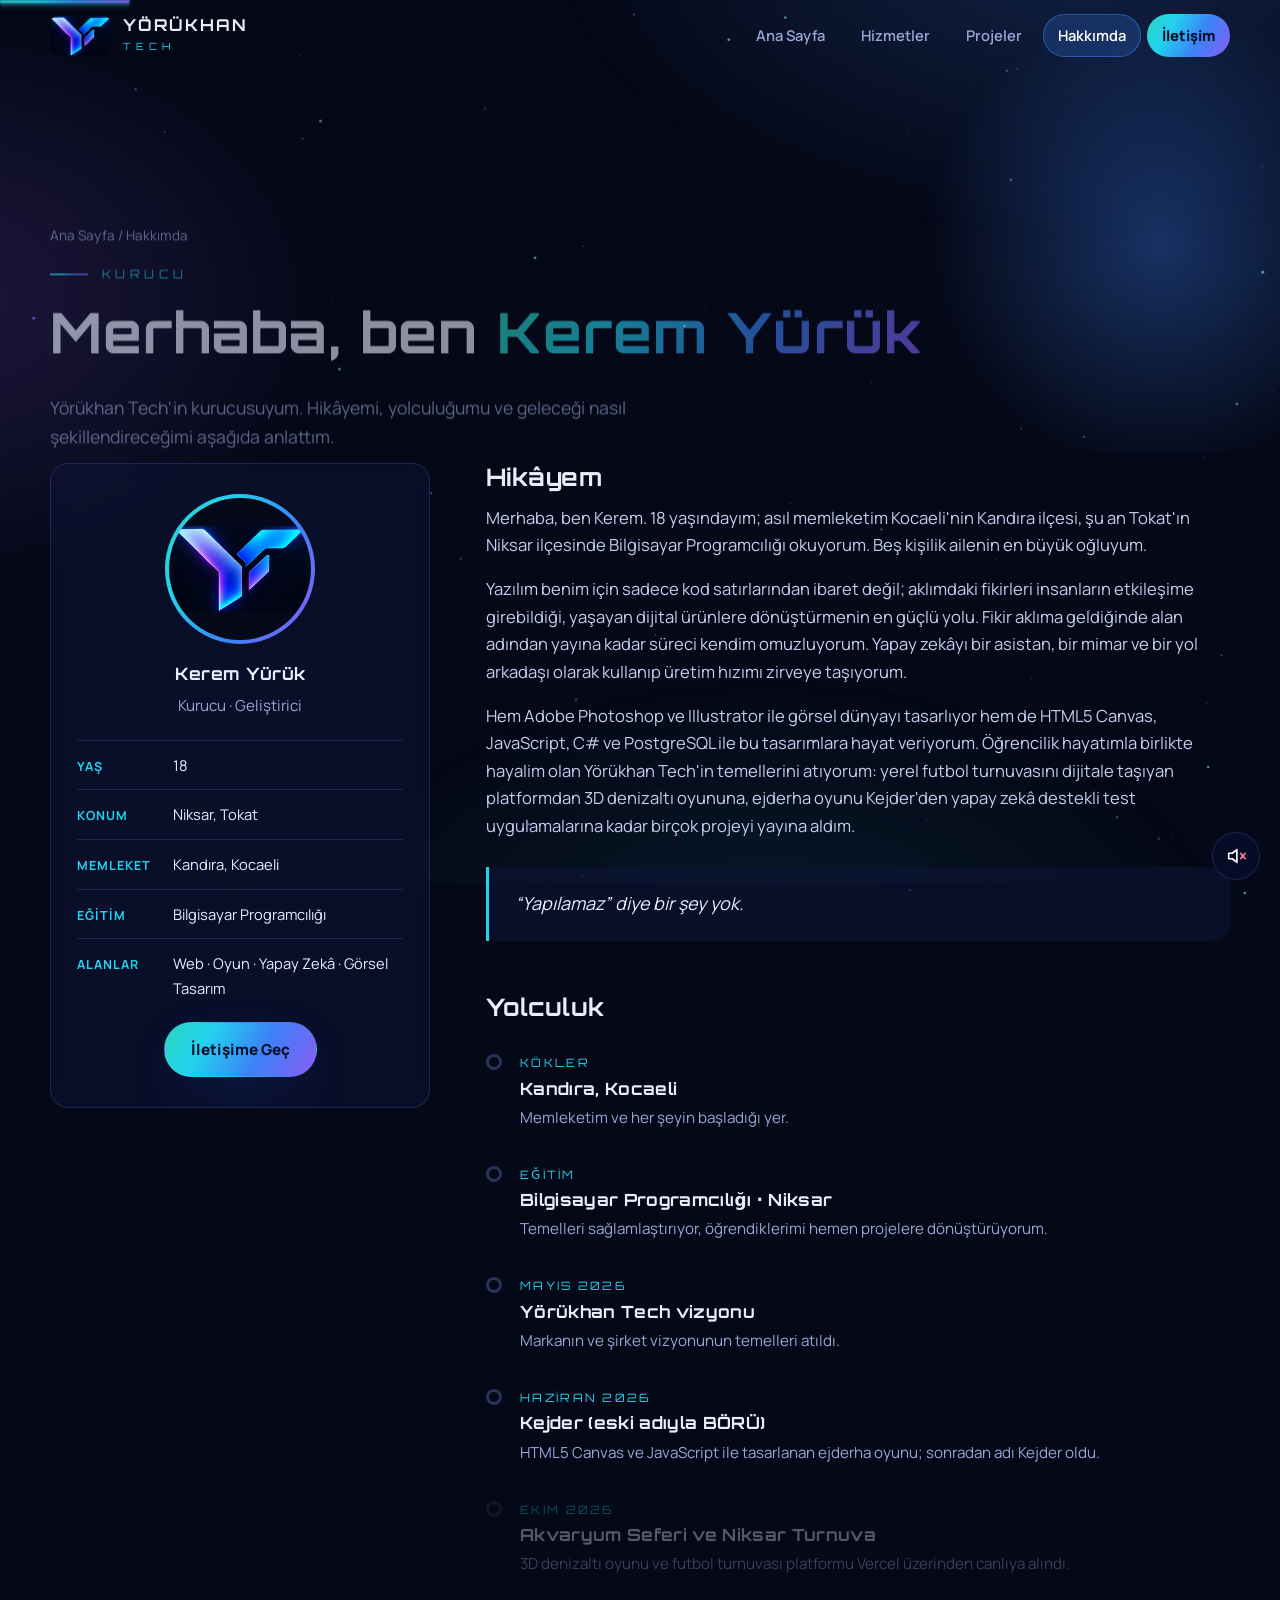
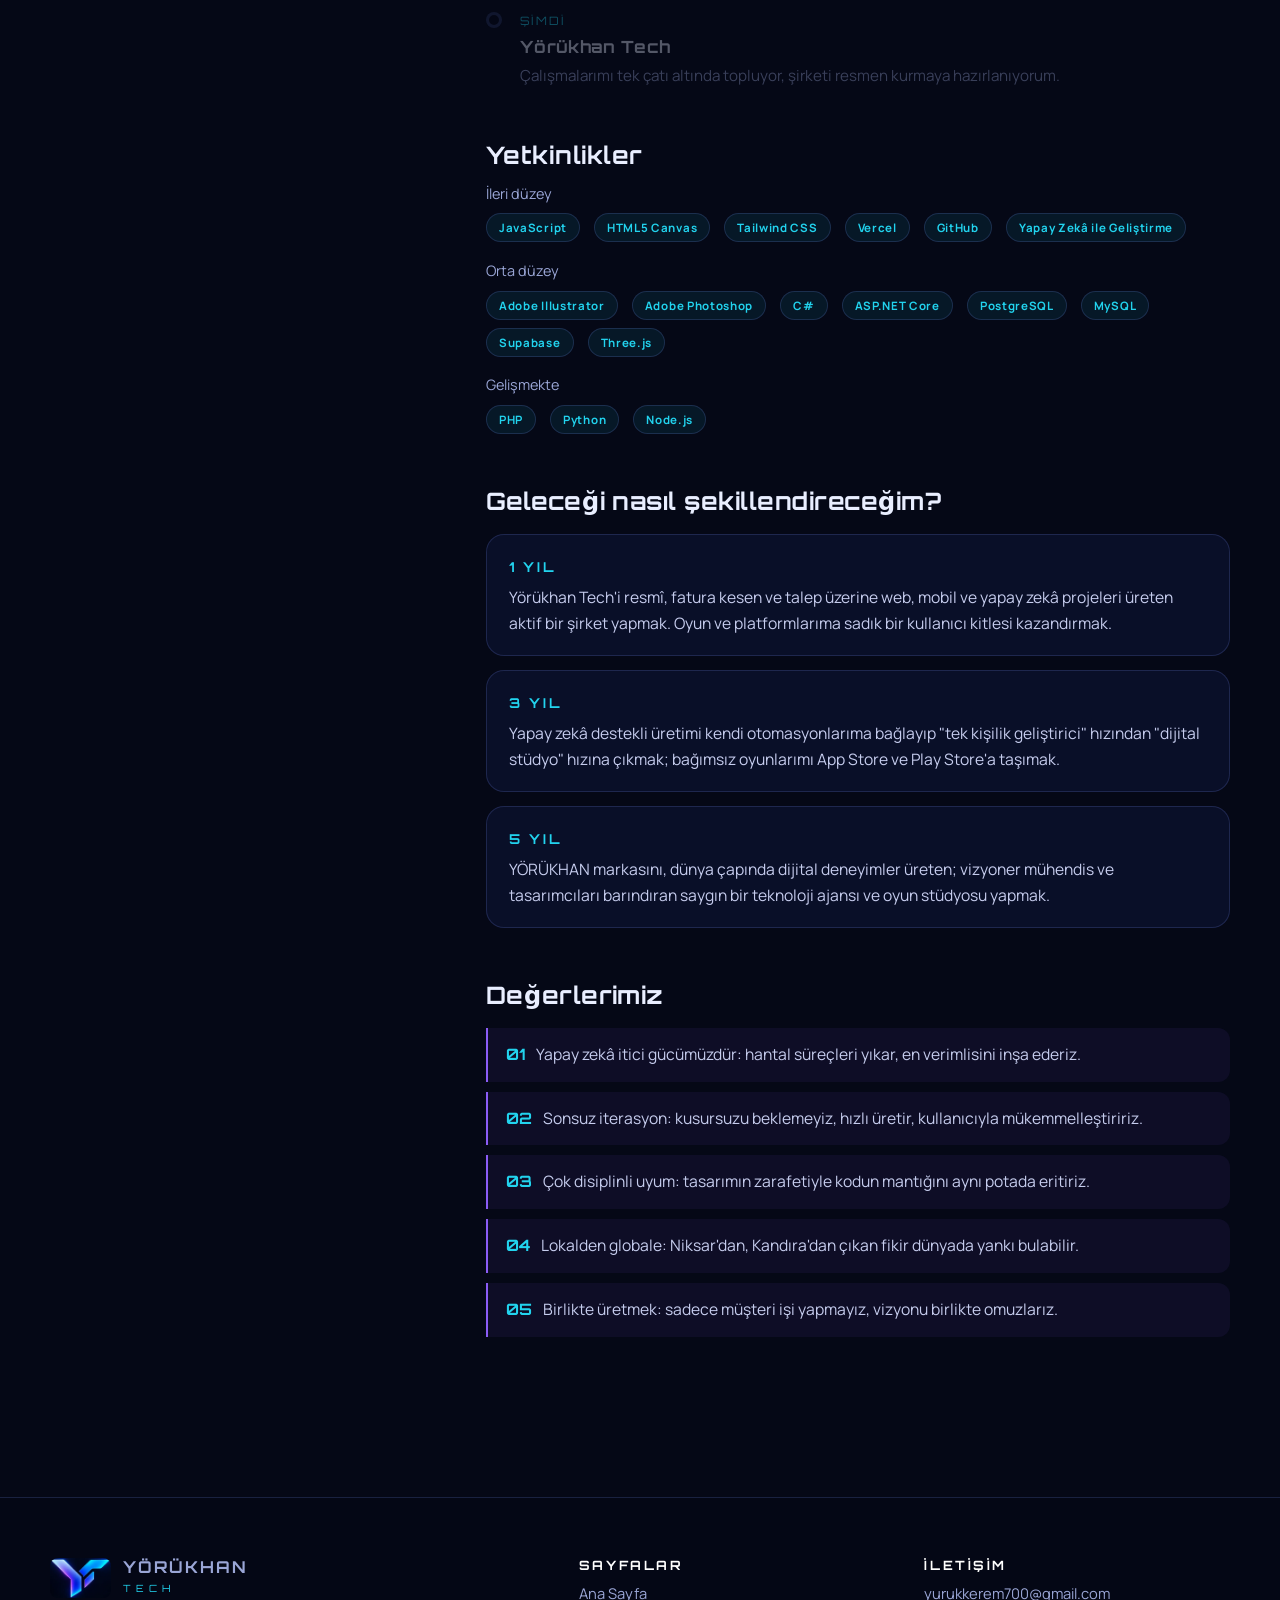
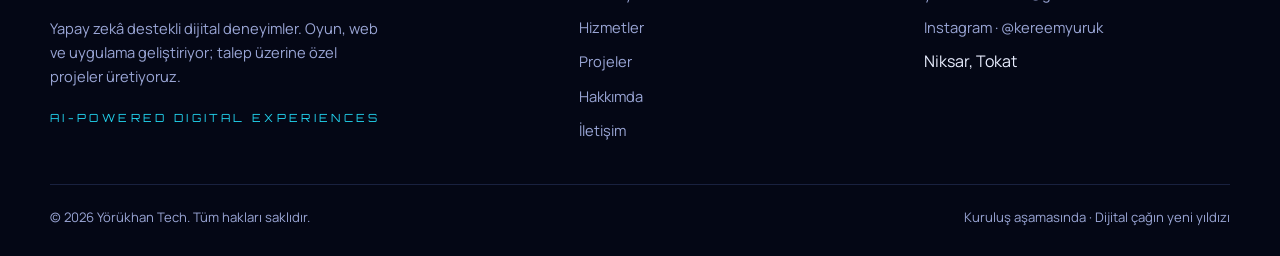
==== commit 422e8d0c: "Kapak dünyasında gezinti, doğal yunuslar, kırılıp açılan kanatlar, atmosfer sesi, proje kapakları, m" ====
--- a/hakkimda.html
+++ b/hakkimda.html
@@ -45,7 +45,7 @@
     <p>Merhaba, ben Kerem. 18 yaşındayım; asıl memleketim Kocaeli'nin Kandıra ilçesi, şu an Tokat'ın Niksar ilçesinde Bilgisayar Programcılığı okuyorum. Beş kişilik ailenin en büyük oğluyum.</p>
     <p>Yazılım benim için sadece kod satırlarından ibaret değil; aklımdaki fikirleri insanların etkileşime girebildiği, yaşayan dijital ürünlere dönüştürmenin en güçlü yolu. Fikir aklıma geldiğinde alan adından yayına kadar süreci kendim omuzluyorum. Yapay zekâyı bir asistan, bir mimar ve bir yol arkadaşı olarak kullanıp üretim hızımı zirveye taşıyorum.</p>
     <p>Hem Adobe Photoshop ve Illustrator ile görsel dünyayı tasarlıyor hem de HTML5 Canvas, JavaScript, C# ve PostgreSQL ile bu tasarımlara hayat veriyorum. Öğrencilik hayatımla birlikte hayalim olan Yörükhan Tech'in temellerini atıyorum: yerel futbol turnuvasını dijitale taşıyan platformdan 3D denizaltı oyununa, ejderha oyunu Kejder'den yapay zekâ destekli test uygulamalarına kadar birçok projeyi yayına aldım.</p>
-    <div class="quote">“Yapılamaz” diye bir şey yok. Anadolu'dan evrene, fikirden ürüne.</div>
+    <div class="quote">“Yapılamaz” diye bir şey yok.</div>
 
     <h2>Yolculuk</h2>
     <div class="timeline">
@@ -84,6 +84,7 @@
 </main>
 <script src="js/data.js"></script>
 <script src="js/main.js"></script>
+<script src="js/ambient.js"></script>
 <script src="js/scroll-fx.js"></script>
 </body>
 </html>
--- a/css/style.css
+++ b/css/style.css
@@ -424,3 +424,27 @@
 
 html.fx .final-box em { display: block; margin-top: 30px; font-style: normal; font-family: var(--font-head); font-size: .75rem; letter-spacing: .4em; color: var(--teal); text-transform: uppercase; }
 html.fx .final-box h2 { font-size: clamp(3rem, 8vw, 7rem); }
+
+/* ---------- Ses düğmesi ---------- */
+.snd { position: fixed; right: 20px; bottom: 20px; z-index: 90; width: 48px; height: 48px; border-radius: 50%; border: 1px solid var(--line); background: rgba(8,14,44,.82); backdrop-filter: blur(10px); color: #fff; cursor: pointer; display: grid; place-items: center; transition: .25s; }
+.snd:hover { border-color: var(--teal); box-shadow: 0 0 22px rgba(45,212,191,.4); }
+.snd svg { width: 22px; height: 22px; fill: none; stroke: currentColor; stroke-width: 1.8; stroke-linecap: round; stroke-linejoin: round; grid-area: 1/1; }
+.snd .w1, .snd .w2 { opacity: 0; } .snd .x { opacity: 1; stroke: #ff7a9a; }
+.snd.on { border-color: var(--teal); color: var(--teal); } .snd.on .w1, .snd.on .w2 { opacity: 1; } .snd.on .x { opacity: 0; }
+.snd i { display: none; }
+@media (max-width: 760px) { .snd { right: 14px; bottom: 14px; width: 44px; height: 44px; } }
+html.fx .hs-hud { left: 36px; }
+
+/* ---------- Kapak dünyasında gezinti ---------- */
+html.fx .tour-sky { position: absolute; inset: 0; background: linear-gradient(180deg, #000f27 0%, #07164a 24%, #1b2872 42%, #4a4490 54%, #7d5aa4 60%, #1d1830 61%, #0a0912 100%); }
+html.fx .tour-sky .hs-svg { position: absolute; inset: 0; }
+html.fx .tour-glow { position: absolute; border-radius: 50%; pointer-events: none; mix-blend-mode: screen; will-change: transform, opacity;
+  background: radial-gradient(circle, rgba(255,196,140,.95) 0%, rgba(255,128,96,.45) 10%, rgba(170,96,255,.16) 30%, transparent 58%); }
+html.fx .tour-water { position: absolute; left: 0; right: 0; top: 62%; bottom: 0; background: radial-gradient(ellipse at 50% 0%, #4d4260, #231f33 55%, #0a0913); }
+html.fx .tour-layer { position: absolute; background: url("../assets/kapak.webp") 0 0 / 100% 100% no-repeat; will-change: transform; pointer-events: none; }
+
+/* proje kapakları */
+.project-cover .p-logo { position: relative; width: 104px; height: 104px; border-radius: 24px; object-fit: cover; box-shadow: 0 0 40px hsl(var(--h) 100% 60% / .6); }
+.project-cover .p-mark { position: relative; font-size: 4.4rem; filter: drop-shadow(0 0 24px hsl(var(--h) 100% 60%)); }
+.project-cover .p-word { position: relative; font-family: var(--font-head); font-weight: 800; font-size: 2.6rem; letter-spacing: .08em; background: linear-gradient(45deg, #fff, #ff2e93, #00f0ff); -webkit-background-clip: text; background-clip: text; color: transparent; filter: drop-shadow(0 0 18px rgba(255,0,127,.6)); }
+html.fx .tour-warm { position: absolute; inset: 0; pointer-events: none; background: linear-gradient(180deg, transparent 18%, rgba(130,80,150,.5) 40%, rgba(235,140,120,.55) 56%, rgba(255,170,130,.35) 61%, transparent 64%); }
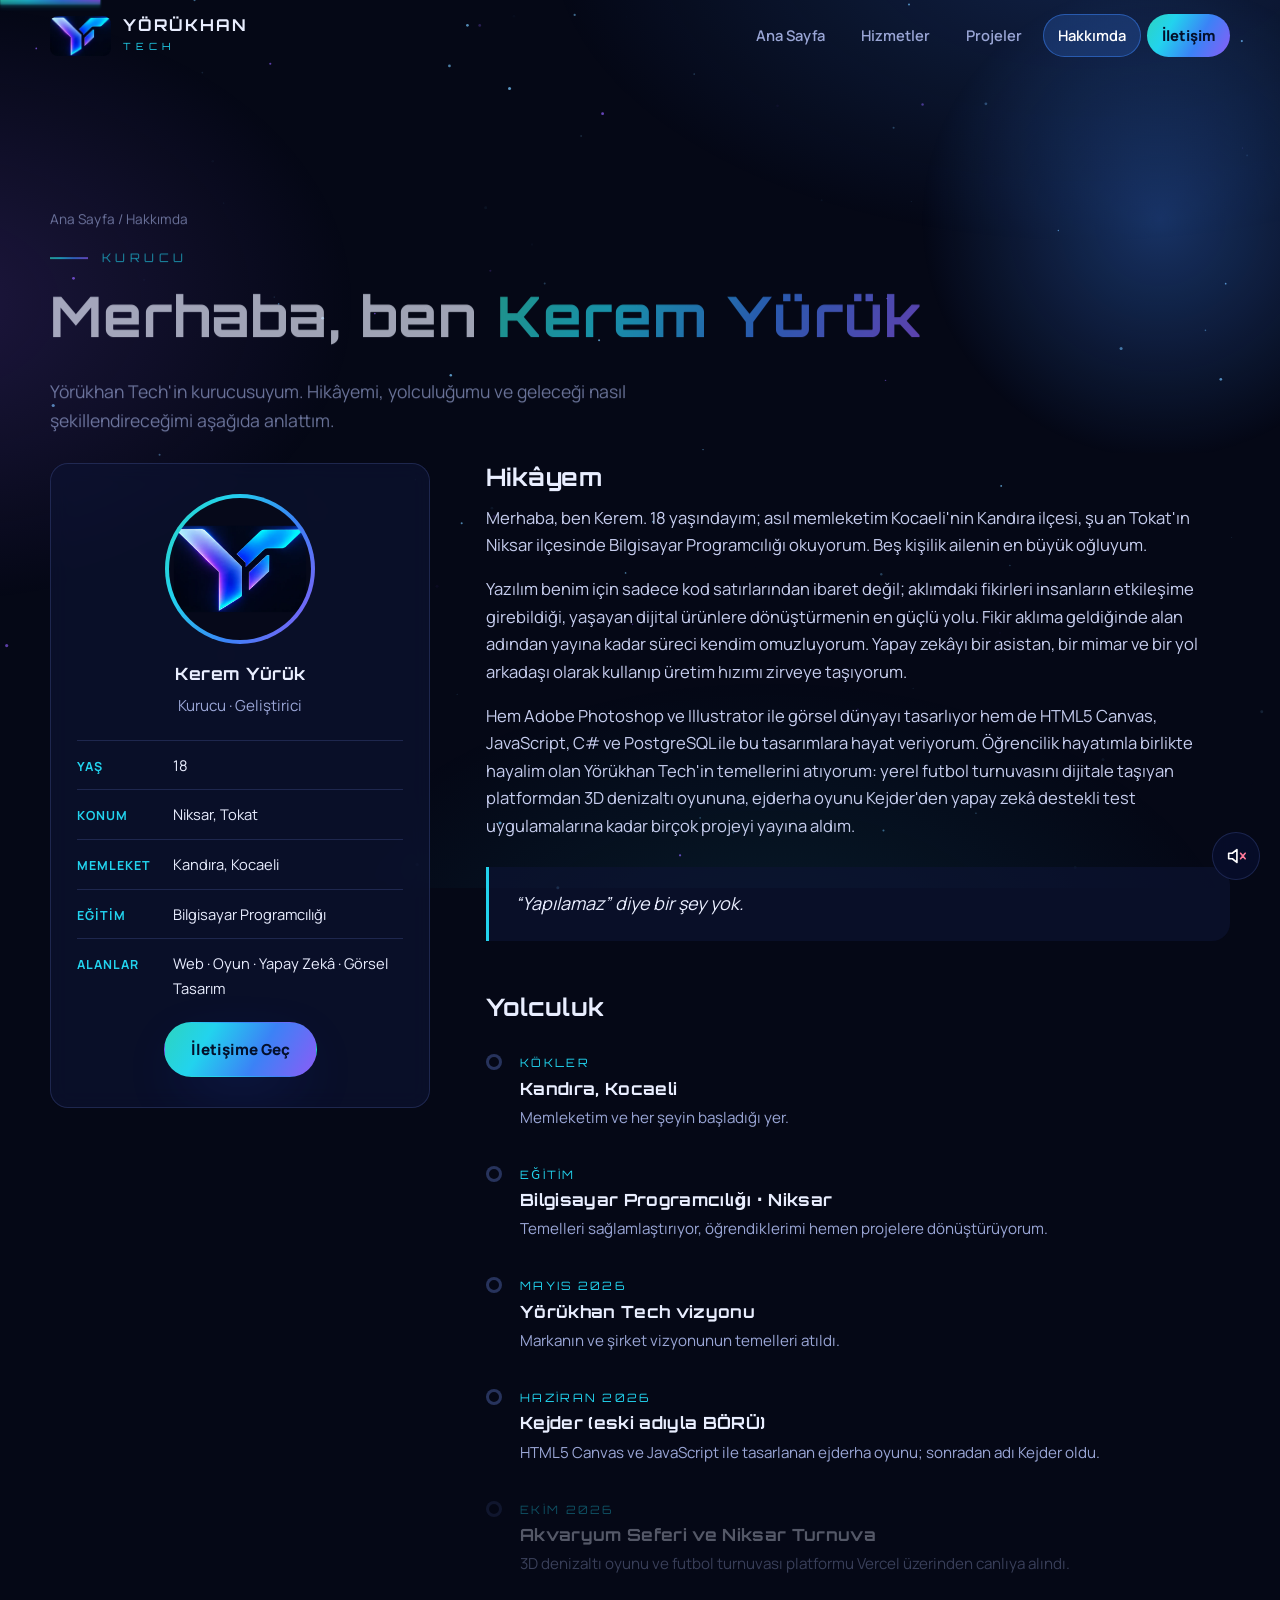
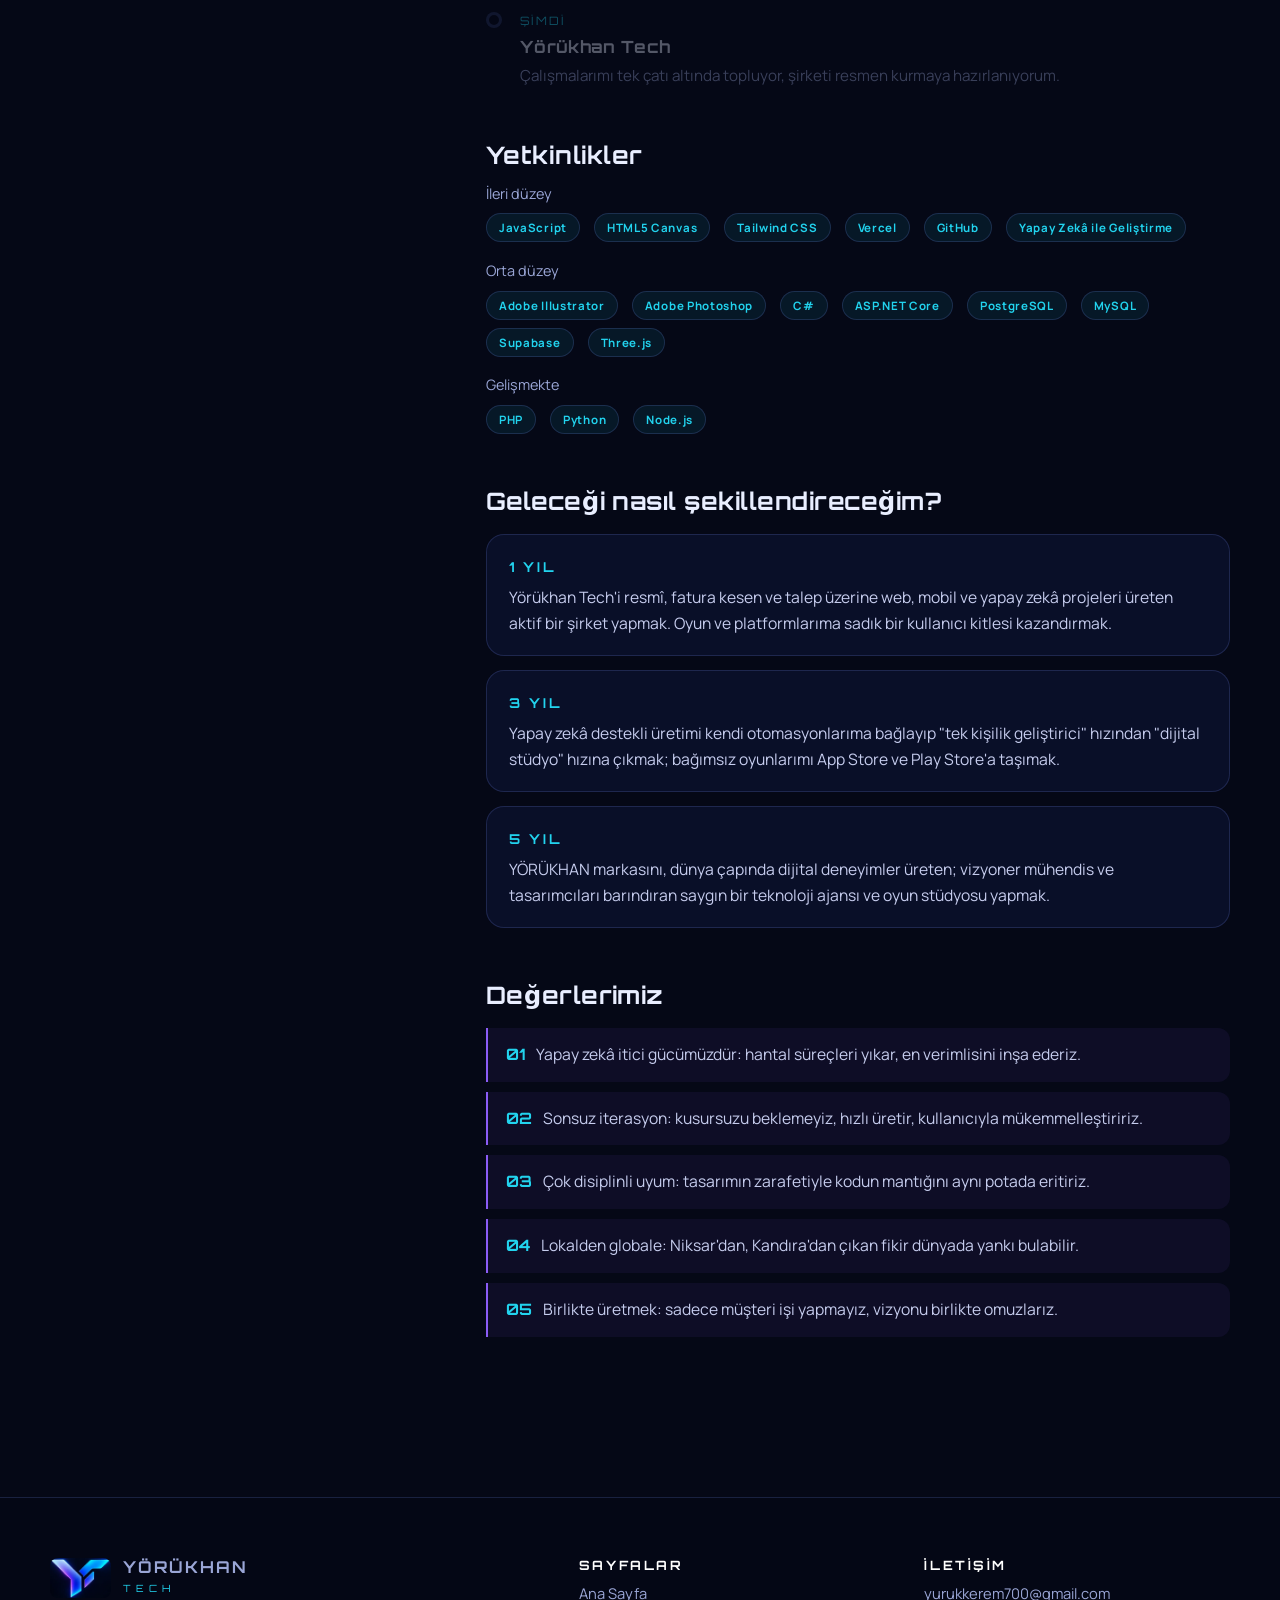
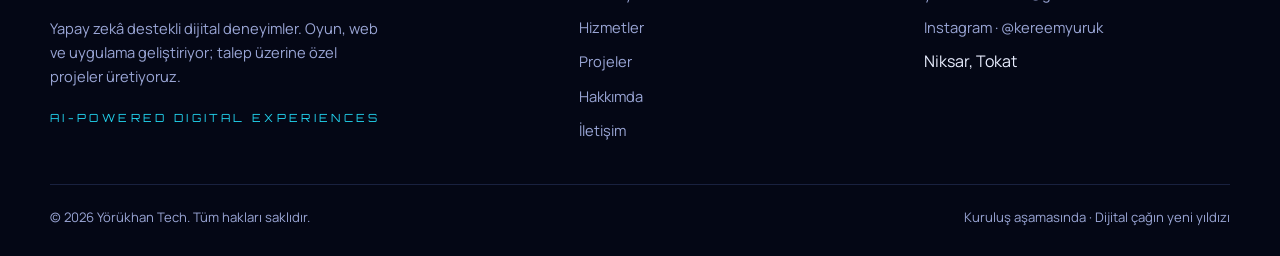
==== commit 2e16b364: "Kaydırma modeli mobilde, turkuaz yunuslar, kartal bölümü kaldırıldı Co-Authored-By: Claude Sonnet 5." ====
--- a/hakkimda.html
+++ b/hakkimda.html
@@ -14,7 +14,7 @@
 <link rel="preconnect" href="https://fonts.gstatic.com" crossorigin>
 <link href="https://fonts.googleapis.com/css2?family=Manrope:wght@400;500;700;800&family=Orbitron:wght@500;700;800&display=swap" rel="stylesheet">
 <link rel="stylesheet" href="css/style.css">
-<script>if(matchMedia("(min-width:1025px) and (hover:hover) and (pointer:fine)").matches&&!matchMedia("(prefers-reduced-motion: reduce)").matches)document.documentElement.classList.add("fx")</script>
+<script>(function(r){if(matchMedia("(prefers-reduced-motion: reduce)").matches)return;r.classList.add("fx");if(!matchMedia("(min-width:1025px) and (hover:hover) and (pointer:fine)").matches)r.classList.add("fx-m")})(document.documentElement)</script>
 </head>
 <body data-page="about">
 
--- a/css/style.css
+++ b/css/style.css
@@ -293,9 +293,9 @@
 html.fx .fx-bar { display: block; position: fixed; top: 0; left: 0; height: 3px; width: 100%; z-index: 80; transform-origin: 0 50%; transform: scaleX(0); background: var(--grad); box-shadow: 0 0 14px var(--cyan); }
 
 /* --- Kapak: kaydırdıkça ilerleyen sinematik sahne --- */
-html.fx .hero { display: block; min-height: 0; height: 1400vh; overflow: visible; isolation: auto; }
+html.fx .hero { display: block; min-height: 0; height: 1180vh; overflow: visible; isolation: auto; }
 html.fx .hero::after, html.fx .hero-orb, html.fx .hero-layer { display: none; }
-html.fx .hero-pin { display: block; position: sticky; top: 0; height: 100vh; overflow: hidden; isolation: isolate; background: #03050f; }
+html.fx .hero-pin { display: block; position: sticky; top: 0; height: 100vh; height: 100svh; overflow: hidden; isolation: isolate; background: #03050f; }
 html.fx .scene { display: block; position: absolute; inset: 0; z-index: 0; }
 html.fx .sl { position: absolute; inset: -4%; background: center / cover no-repeat url("../assets/kapak.webp"); transform-origin: 50% 72%; will-change: transform, filter; }
 html.fx .sl-sky   { -webkit-mask-image: linear-gradient(to bottom, #000 72%, transparent 83%); mask-image: linear-gradient(to bottom, #000 72%, transparent 83%); }
@@ -330,11 +330,9 @@
 /* ---------- Kapak sahneleri (hero-scenes.js) ---------- */
 html.fx .hs { position: absolute; inset: 0; z-index: 2; pointer-events: none; }
 html.fx .hs-scene { position: absolute; inset: 0; display: none; opacity: 0; overflow: hidden; background: #03050f; }
-html.fx .hs-eagle { background: transparent; }
 html.fx .hs-svg { position: absolute; inset: 0; width: 100%; height: 100%; }
 html.fx .hs-bg { position: absolute; inset: 0; background: radial-gradient(ellipse at 50% 40%, #0d1550 0%, #050816 70%); }
 html.fx .grid-bg::after { content: ""; position: absolute; inset: 0; background-image: linear-gradient(rgba(120,150,255,.09) 1px, transparent 1px), linear-gradient(90deg, rgba(120,150,255,.09) 1px, transparent 1px); background-size: 56px 56px; mask-image: radial-gradient(ellipse at 50% 45%, #000 20%, transparent 75%); }
-html.fx .hs-flash { position: absolute; inset: 0; opacity: 0; pointer-events: none; background: radial-gradient(circle at 50% 50%, #fff 0%, #aef0ff 30%, rgba(59,130,246,.55) 65%, transparent 100%); }
 html.fx .hs-hud { position: absolute; left: 36px; bottom: 34px; z-index: 6; opacity: 0; font-family: var(--font-head); letter-spacing: .3em; font-size: .72rem; display: flex; gap: 14px; align-items: center; color: var(--muted); transition: opacity .3s; }
 html.fx .hs-hud b { color: var(--cyan); } html.fx .hs-hud span { color: #fff; }
 html.fx .rail2 { position: absolute; right: 34px; top: 50%; translate: 0 -50%; z-index: 6; display: flex; flex-direction: column; gap: 12px; opacity: 0; transition: opacity .3s; }
@@ -388,7 +386,6 @@
 html.fx .final-box h2 span { display: inline-block; will-change: transform, opacity; }
 html.fx .final-box p { color: #c6cdee; font-size: 1.2rem; margin-top: 24px; }
 html.fx .hs-scene::after { content: ""; position: absolute; left: 0; right: 0; bottom: 0; height: 46%; background: linear-gradient(0deg, rgba(3,5,15,.78), transparent); pointer-events: none; z-index: 2; }
-html.fx .hs-eagle::after { display: none; }
 html.fx .cap h2 .h-ic { display: inline-grid; place-items: center; width: .95em; height: .95em; margin-right: .3em; vertical-align: -.1em; border-radius: 22%; border: 1px solid var(--line); background: linear-gradient(140deg, rgba(34,211,238,.25), rgba(139,92,246,.35)); box-shadow: 0 0 30px rgba(59,130,246,.55); }
 html.fx .cap h2 .h-ic svg { width: 56%; height: 56%; stroke: #fff; fill: none; stroke-width: 1.8; stroke-linecap: round; stroke-linejoin: round; }
 html.fx .web-stage, html.fx .app-stage { inset: 9vh 0 27vh 0; }
@@ -398,10 +395,6 @@
 
 /* ---------- Yeni sahneler ---------- */
 html.fx .hs-canvas { position: absolute; inset: 0; width: 100%; height: 100%; }
-html.fx .rays { position: absolute; left: 50%; top: 46%; width: 190vmax; height: 190vmax; translate: 0 0; opacity: 0; mix-blend-mode: screen; pointer-events: none; will-change: transform, opacity;
-  background: repeating-conic-gradient(from 0deg, rgba(94,234,212,.22) 0deg 3deg, transparent 3deg 14deg);
-  -webkit-mask-image: radial-gradient(circle, #000 0%, transparent 38%); mask-image: radial-gradient(circle, #000 0%, transparent 38%); }
-html.fx .hs-eagle .cap h2 { text-shadow: 0 0 40px rgba(45,212,191,.7), 0 2px 20px rgba(0,0,0,.7); }
 
 /* yapay zekâ sahnesi */
 html.fx .ai-stage { position: absolute; inset: 10vh 4vw 34vh 4vw; display: flex; align-items: center; justify-content: center; gap: 4vw; }
@@ -448,3 +441,45 @@
 .project-cover .p-mark { position: relative; font-size: 4.4rem; filter: drop-shadow(0 0 24px hsl(var(--h) 100% 60%)); }
 .project-cover .p-word { position: relative; font-family: var(--font-head); font-weight: 800; font-size: 2.6rem; letter-spacing: .08em; background: linear-gradient(45deg, #fff, #ff2e93, #00f0ff); -webkit-background-clip: text; background-clip: text; color: transparent; filter: drop-shadow(0 0 18px rgba(255,0,127,.6)); }
 html.fx .tour-warm { position: absolute; inset: 0; pointer-events: none; background: linear-gradient(180deg, transparent 18%, rgba(130,80,150,.5) 40%, rgba(235,140,120,.55) 56%, rgba(255,170,130,.35) 61%, transparent 64%); }
+
+/* ==========================================================
+   MOBİL: aynı kaydırma modeli, dar ekrana uyarlanmış  (html.fx.fx-m)
+   ========================================================== */
+html.fx .hero { padding-top: 0; }
+html.fx.fx-m .hs-hud { left: 16px; bottom: 20px; font-size: .62rem; letter-spacing: .22em; }
+html.fx.fx-m .rail2 { right: 10px; gap: 10px; }
+html.fx.fx-m .rail2 i { width: 7px; height: 7px; }
+html.fx.fx-m .hero-body { padding: 0 16px 76px; gap: 14px; }
+html.fx.fx-m .hero-badge { font-size: .6rem; letter-spacing: .18em; padding: 7px 12px; }
+html.fx.fx-m .hero-actions .btn { padding: 12px 20px; font-size: .88rem; }
+html.fx.fx-m .scroll-hint { width: 22px; height: 36px; }
+/* kapak: dikey ekranda görsel kırpılmasın, tek katman */
+html.fx.fx-m .sl { inset: 0; background-color: #010b22; background-size: 100% auto; background-position: 50% 42%; }
+html.fx.fx-m .sl-land, html.fx.fx-m .sl-rocks, html.fx.fx-m .sun-glow, html.fx.fx-m .orbits { display: none; }
+html.fx.fx-m .sl-sky { -webkit-mask-image: none; mask-image: none; }
+html.fx.fx-m .cap { padding: 0 18px; }
+html.fx.fx-m .cap-bottom { bottom: 14vh; }
+html.fx.fx-m .cap h2 { font-size: clamp(1.7rem, 8vw, 2.4rem); }
+html.fx.fx-m .cap p { font-size: .98rem; }
+html.fx.fx-m .cap small { font-size: .66rem; letter-spacing: .3em; }
+html.fx.fx-m .cap h2 .h-ic { width: .85em; height: .85em; }
+@media (max-width: 900px) {
+  html.fx .web-stage, html.fx .app-stage { inset: 10vh 0 30vh 0; }
+  html.fx .browser { width: 88vw; }
+  html.fx .code-float { display: none; }
+  html.fx .cursor { width: 26px; height: 26px; }
+  html.fx .phone { width: min(240px, 34vh); height: min(480px, 58vh); }
+  html.fx .orbit { width: min(92vw, 66vh); height: min(92vw, 66vh); margin: calc(min(92vw, 66vh) / -2) 0 0 calc(min(92vw, 66vh) / -2); }
+  html.fx .o-ico { width: 50px; height: 50px; border-radius: 16px; } html.fx .o-ico svg { width: 24px; height: 24px; }
+  html.fx .o0 { top: -25px; margin-left: -25px; } html.fx .o1 { right: -25px; margin-top: -25px; } html.fx .o2 { bottom: -25px; margin-left: -25px; } html.fx .o3 { left: -25px; margin-top: -25px; }
+  html.fx .toast { right: 6%; top: 14%; font-size: .8rem; padding: 10px 14px; }
+  html.fx .ai-stage { inset: 9vh 4vw 31vh 4vw; flex-direction: column; gap: 10px; justify-content: flex-start; }
+  html.fx .ai-chat { width: 100%; padding: 12px 14px; gap: 8px; }
+  html.fx .msg { padding: 8px 12px; font-size: .84rem; }
+  html.fx .ai-steps li { font-size: .8rem; }
+  html.fx .ai-steps li:nth-child(n+3) { display: none; }
+  html.fx .ai-chips { position: static; gap: 6px; padding: 0 4px; margin-top: 4px; }
+  html.fx .ai-chips span:nth-child(n+4) { display: none; }
+  html.fx .ai-chips span { padding: 6px 11px; font-size: .72rem; }
+  html.fx .final-box h2 { font-size: 2.4rem; }
+}
